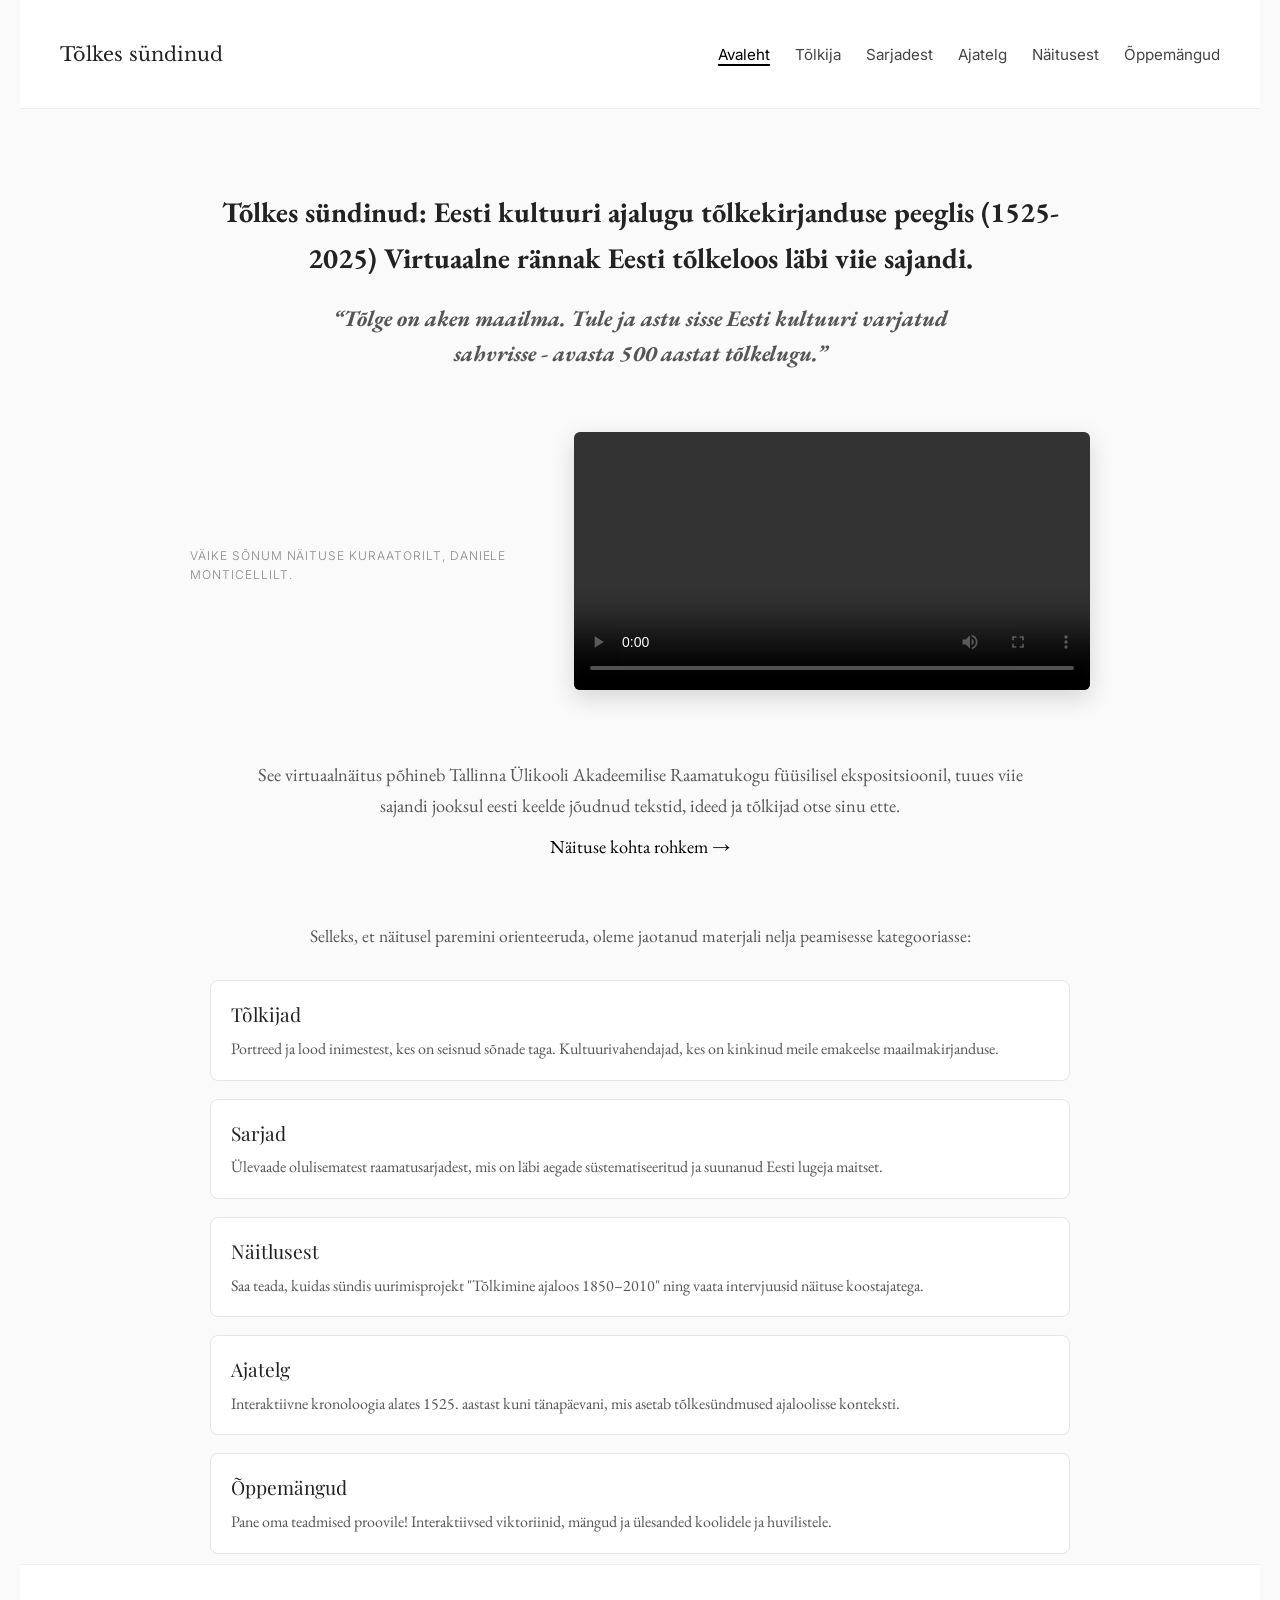
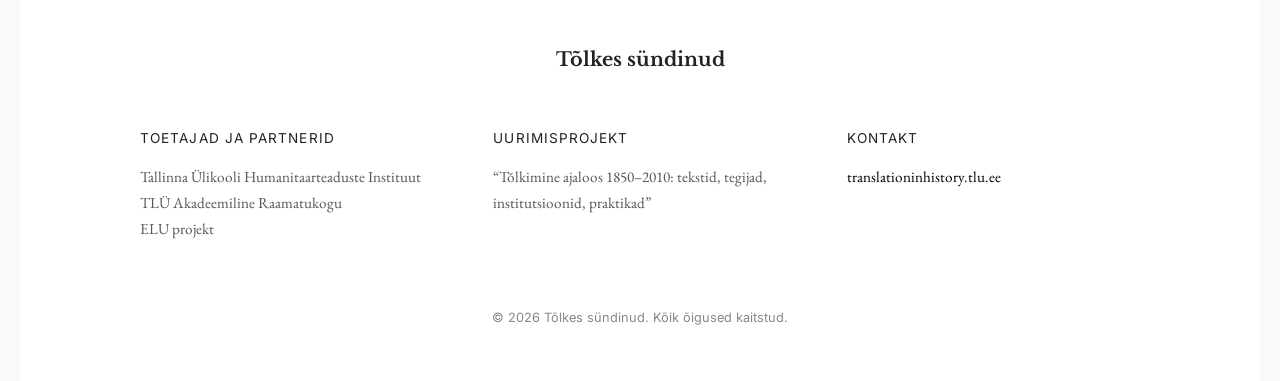
==== index.html @ 44a27adb "ajajoonega edasi, lehtedele teksti lisamine" ====
<!DOCTYPE html>
<html lang="et">
<head>
<meta charset="UTF-8">
<meta name="viewport" content="width=device-width, initial-scale=1.0">

<title>Tõlkes sündinud</title>

<link href="https://fonts.googleapis.com/css2?family=Libre+Baskerville:wght@700&family=Inter:wght@400;500&family=Playfair+Display:wght@600;700&family=EB+Garamond:wght@400;500&family=UnifrakturMaguntia&display=swap" rel="stylesheet">

<link rel="stylesheet" href="styles.css">

</head>

<body>

<nav class="navbar">

  <div class="logo">Tõlkes sündinud</div>

  <ul class="nav-links" id="navLinks">
    <li><a href="index.html" class="active">Avaleht</a></li>
    <li><a href="tõlkija.html">Tõlkija</a></li>
    <li><a href="sarjadest.html">Sarjadest</a></li>
    <li><a href="ajatelg.html">Ajatelg</a></li>
    <li><a href="näitusest.html">Näitusest</a></li>
    <li><a href="õppemängud.html">Õppemängud</a></li>
  </ul>

  <div class="hamburger" id="hamburger">
    <span></span>
    <span></span>
    <span></span>
  </div>

</nav>

<section class="hero">

<h1>Tõlkes sündinud: Eesti kultuuri ajalugu tõlkekirjanduse peeglis (1525-2025) Virtuaalne rännak Eesti tõlkeloos läbi viie sajandi.</h1>
<h3><i>“Tõlge on aken maailma. Tule ja astu sisse Eesti kultuuri varjatud sahvrisse - avasta 500 aastat tõlkelugu.” </i></h3>

<div class="hero-content">

 <div class="video-section">

  <div class="video-text">
    <h4>Väike sõnum näituse kuraatorilt, Daniele Monticellilt.</h4>
  </div>

  <div class="video-wrapper">
    <video controls>
      <source src="materjalid/tervitusvideo.mp4" type="video/mp4">
    </video>
  </div>

</div>

</div>

<div class="hero-exhibit-link">
  <a href="näitusest.html">
    <span class="hero-exhibit-text">
      See virtuaalnäitus põhineb Tallinna Ülikooli Akadeemilise Raamatukogu füüsilisel ekspositsioonil, tuues viie sajandi jooksul eesti keelde jõudnud tekstid, ideed ja tõlkijad otse sinu ette.
    </span>

    <span class="hero-exhibit-cta">
      Näituse kohta rohkem
    </span>
  </a>
</div>

<section class="hero-nav">
  <p class="hero-nav-intro">
    Selleks, et näitusel paremini orienteeruda, oleme jaotanud materjali nelja peamisesse kategooriasse:
  </p>

  <div class="hero-nav-grid">

    <a href="tõlkija.html" class="hero-nav-item">
      <span class="hero-nav-title">Tõlkijad</span>
      <span class="hero-nav-text">
        Portreed ja lood inimestest, kes on seisnud sõnade taga. Kultuurivahendajad, kes on kinkinud meile emakeelse maailmakirjanduse.
      </span>
    </a>

    <a href="sarjadest.html" class="hero-nav-item">
      <span class="hero-nav-title">Sarjad</span>
      <span class="hero-nav-text">
        Ülevaade olulisematest raamatusarjadest, mis on läbi aegade süstematiseeritud ja suunanud Eesti lugeja maitset.
      </span>
    </a>

    <a href="näitusest.html" class="hero-nav-item">
      <span class="hero-nav-title">Näitlusest</span>
      <span class="hero-nav-text">
        Saa teada, kuidas sündis uurimisprojekt "Tõlkimine ajaloos 1850–2010" ning vaata intervjuusid näituse koostajatega.
      </span>
    </a>

    <a href="ajatelg.html" class="hero-nav-item">
      <span class="hero-nav-title">Ajatelg</span>
      <span class="hero-nav-text">
        Interaktiivne kronoloogia alates 1525. aastast kuni tänapäevani, mis asetab tõlkesündmused ajaloolisse konteksti.
      </span>
    </a>

    <a href="õppemängud.html" class="hero-nav-item">
      <span class="hero-nav-title">Õppemängud</span>
      <span class="hero-nav-text">
        Pane oma teadmised proovile! Interaktiivsed viktoriinid, mängud ja ülesanded koolidele ja huvilistele.
      </span>
    </a>

  </div>
</section>

</section>

<footer class="footer">

  <p class="footer-logo">Tõlkes sündinud</p>

  <div class="footer-grid">

    <div class="footer-col">
      <p class="footer-title">Toetajad ja partnerid</p>
      <p class="footer-text">
        Tallinna Ülikooli Humanitaarteaduste Instituut<br>
        TLÜ Akadeemiline Raamatukogu<br>
        ELU projekt
      </p>
    </div>

    <div class="footer-col">
      <p class="footer-title">Uurimisprojekt</p>
      <p class="footer-text">
        “Tõlkimine ajaloos 1850–2010: tekstid, tegijad, institutsioonid, praktikad”
      </p>
    </div>

    <div class="footer-col">
      <p class="footer-title">Kontakt</p>
      <p class="footer-text">
        <a href="https://translationinhistory.tlu.ee/" target="_blank" rel="noopener">
          translationinhistory.tlu.ee
        </a>
      </p>
    </div>

  </div>

  <p class="footer-copy">© 2026 Tõlkes sündinud. Kõik õigused kaitstud.</p>

</footer>

<script src="script.js"></script>

</body>
</html>
---- styles.css ----
/* ==========================================================================
   VARIABLES + BASE
   ========================================================================== */
:root {
  --bg-color: #fafafa;
  --text-main: #222;
  --text-muted: #555;
  --text-light: #888;
  --border-color: #e5e5e5;

  --accent-color: #000;

  --font-serif: "EB Garamond", serif;
  --font-heading: "Playfair Display", serif;
  --font-ui: "Inter", sans-serif;
  --font-logo: "Libre Baskerville", serif;
}

body {
  margin: 0;
  background: var(--bg-color);
  color: var(--text-main);
  font-family: var(--font-serif);
  font-size: 19px;
  line-height: 1.6;
  overflow-x: hidden;
  padding: 0 20px; /* global page breathing room */
}

/* ==========================================================================
   HEADINGS
   ========================================================================== */
h1, h2, h3 {
  text-align: center;
}

h1 {
  max-width: 900px;
  margin: 0 auto 20px;
}

h3 {
  max-width: 700px;
  margin: 0 auto 40px;
  color: var(--text-muted);
}

h4 {
  font-family: var(--font-ui);
  font-size: 0.75rem;
  font-weight: 300;
  color: var(--text-light);
  letter-spacing: 0.08em;
  text-transform: uppercase;
  margin: 6px 0;
}

/* ==========================================================================
   DROPCAP
   ========================================================================== */
.dropcap::first-letter {
  font-family: "UnifrakturMaguntia", cursive;
  font-size: 4rem;
  float: left;
  line-height: 0.8;
  margin-right: 10px;
  margin-top: 6px;
}

/* ==========================================================================
   HERO + VIDEO LAYOUT
   ========================================================================== */
.hero {
  max-width: 900px;
  margin: 80px auto 10px auto; /* reduced bottom space */
}

.video-section {
  display: grid;
  grid-template-columns: 1fr 1.5fr;
  gap: 40px;
  align-items: center;
  max-width: 900px;
  margin: 60px auto;
}

.video-wrapper video {
  width: 100%;
  border-radius: 6px;
  box-shadow: 0 8px 25px rgba(0,0,0,0.15);
}

/* =========================
   HERO EXHIBIT LINK SECTION
   ========================= */

.hero-exhibit-link {
  max-width: 800px;
  margin: 50px auto 0 auto;
  text-align: center;
  padding: 0 20px;
}

/* Make the link behave like text, not layout container */
.hero-exhibit-link a {
  text-decoration: none;
  color: inherit;
  display: inline-block;
  position: relative;
}

/* main paragraph */
.hero-exhibit-text {
  display: block;
  font-family: var(--font-serif);
  font-size: 1.15rem; /* slightly bigger as requested earlier */
  line-height: 1.7;
  color: var(--text-muted);
}

/* CTA line */
.hero-exhibit-cta {
  display: block;
  margin-top: 10px;
  font-family: var(--font-serif);
  font-size: 1.15rem;
  color: var(--accent-color);
}

/* arrow animation */
.hero-exhibit-cta::after {
  content: " →";
  display: inline-block;
  transition: transform 0.3s ease;
}

/* underline (FIXED: now only under CTA, not full block) */
.hero-exhibit-link a::after {
  content: "";
  position: absolute;
  left: 50%;
  bottom: -4px;
  transform: translateX(-50%);
  width: 0%;
  height: 1px;
  background: var(--accent-color);
  transition: width 0.3s ease;
}

/* hover states */
.hero-exhibit-link a:hover .hero-exhibit-cta::after {
  transform: translateX(6px);
}

.hero-exhibit-link a:hover::after {
  width: 70%;
}

.hero-nav {
  max-width: 900px;
  margin: 60px auto 0 auto;
  padding: 0 20px;
}

.hero-nav-intro {
  text-align: center;
  font-family: var(--font-serif);
  font-size: 1.1rem;
  color: var(--text-muted);
  margin-bottom: 30px;
}

.hero-nav-grid {
  display: grid;
  gap: 18px;
}

.hero-nav-item {
  display: block;
  text-decoration: none;
  padding: 18px 20px;
  border: 1px solid var(--border-color);
  border-radius: 8px;
  background: #fff;
  transition: transform 0.25s ease, box-shadow 0.25s ease;
}

.hero-nav-item:hover {
  transform: translateY(-3px);
  box-shadow: 0 10px 25px rgba(0,0,0,0.06);
}

.hero-nav-title {
  display: block;
  font-family: var(--font-heading);
  font-size: 1.2rem;
  color: var(--text-main);
  margin-bottom: 6px;
}

.hero-nav-text {
  display: block;
  font-family: var(--font-serif);
  font-size: 1rem;
  color: var(--text-muted);
  line-height: 1.6;
}

/* =========================================================
   NÄITUSEST HERO — IMPROVED TYPOGRAPHY + CENTERED LAYOUT
   ========================================================= */

.näitusest-hero {
  max-width: 1200px;
  margin: 120px auto 60px auto;
  padding: 0 28px;
  text-align: center;
}

.näitusest-text {
  font-family: var(--font-serif);
  font-size: 1.15rem;
  line-height: 1.95;
  color: var(--text-main);
  max-width: 95ch;
  margin: 0 auto;
  text-align: left;
}

.näitusest-text p {
  margin-bottom: 22px;
  font-size: 1.15rem;
  line-height: 1.95;
  color: var(--text-main);
}

/* first paragraph dropcap */
.näitusest-text p:first-of-type::first-letter {
  font-family: "UnifrakturMaguntia", cursive;
  font-size: 4.2rem;
  float: left;
  line-height: 0.8;
  margin-right: 12px;
  margin-top: 6px;
}

/* =========================================================
   CAROUSEL — CONSTRAINED + SEAMLESS + PAUSE ON HOVER
   ========================================================= */

.carousel {
  max-width: 1100px;
  margin: 40px auto;
  overflow: hidden;
  border-radius: 10px;
  padding: 0 24px; /* prevents edge-to-edge feel */
}

.carousel-track {
  display: flex;
  width: max-content;
  gap: 22px;
  animation: scrollLoop 120s linear infinite; /* slower + smoother */
  will-change: transform;
}

/* pause on hover */
.carousel:hover .carousel-track {
  animation-play-state: paused;
}

.carousel-track img {
  width: 320px;
  height: 210px;
  object-fit: cover;
  flex-shrink: 0;
  border-radius: 6px;
  box-shadow: 0 10px 25px rgba(0,0,0,0.12);
  cursor: pointer;
  transition: transform 0.3s ease;
}

.carousel-track img:hover {
  transform: scale(1.04);
}

/* smoother continuous motion */
@keyframes scrollLoop {
  0% {
    transform: translate3d(0, 0, 0);
  }
  100% {
    transform: translate3d(-50%, 0, 0);
  }
}
/* =========================================================
   MOBILE
   ========================================================= */

@media (max-width: 768px) {

  .näitusest-hero {
    margin: 80px auto 40px auto;
    padding: 0 18px;
  }

  .näitusest-text {
    font-size: 1.05rem;
    text-align: left; /* better readability on mobile */
  }

  .lead-text {
    font-size: 1.15rem;
  }

  .carousel-track img {
    width: 270px;
    height: 180px;
  }
}

/* ==========================================================================
   NAVBAR
   ========================================================================== */
.navbar {
  display: flex;
  align-items: center;
  padding: 20px 40px;
  background: white;
  border-bottom: 1px solid #eee;
  position: sticky;
  top: 0;
  z-index: 1000;
}

.logo {
  font-family: var(--font-logo);
  font-size: 1.2rem;
}

/* desktop nav */
.nav-links {
  display: flex;
  list-style: none;
  gap: 25px;
  margin-left: auto;
  padding: 0;
}

.nav-links a {
  text-decoration: none;
  font-family: var(--font-ui);
  color: #444;
  font-size: 0.95rem;
}

.nav-links a:hover,
.nav-links a.active {
  color: var(--accent-color);
  border-bottom: 2px solid var(--accent-color);
}

/* hamburger hidden on desktop */
.hamburger {
  display: none;
  flex-direction: column;
  gap: 5px;
  cursor: pointer;
  z-index: 3000;
}

.hamburger span {
  width: 25px;
  height: 3px;
  background: #333;
}

/* ==========================================================================
   FULLSCREEN MOBILE MENU
   ========================================================================== */
@media (max-width: 900px) {

  .hamburger {
    display: flex;
    margin-left: auto;
  }

  .nav-links {
    position: fixed;
    inset: 0;
    background: white;

    flex-direction: column;
    justify-content: center;
    align-items: center;
    gap: 40px;

    opacity: 0;
    pointer-events: none;
    transition: 0.3s ease;

    z-index: 2500;
  }

  .nav-links.active {
    opacity: 1;
    pointer-events: auto;
  }

  .nav-links a {
    font-size: 1.8rem;
    font-family: var(--font-heading);
  }
}

/* ==========================================================================
   TIMELINE CORE
   ========================================================================== */
.timeline-section {
  max-width: 1200px;
  margin: 0 auto;
  padding: 100px 0;
}

.timeline-container {
  position: relative;
  width: 100%;
}

/* center line */
.timeline-container::before {
  content: "";
  position: absolute;
  left: 50%;
  transform: translateX(-50%);
  width: 3px;
  top: 0;
  bottom: 0;
  background: #ccc;
}

/* event wrapper */
.timeline-event {
  position: relative;
  margin-bottom: 80px;
  opacity: 0;
  transition: 0.6s ease;
}

.timeline-event.visible {
  opacity: 1;
}

/* event box */
.event-box {
  width: 42%;
  background: white;
  border: 1px solid var(--border-color);
  padding: 25px;
  border-radius: 8px;
  box-shadow: 0 10px 30px rgba(0,0,0,0.05);
}

/* alternating sides */
.event-box.left {
  margin-right: auto;
}

.event-box.right {
  margin-left: auto;
}

/* ==========================================================================
   TOGGLES (MAIN)
   ========================================================================== */
.event-header {
  display: flex;
  justify-content: space-between;
  cursor: pointer;
}

.event-body {
  max-height: 0;
  overflow: hidden;
  opacity: 0;
  transition: 0.4s ease;
}

.event-text.open .event-body {
  max-height: 2000px;
  opacity: 1;
  margin-top: 15px;
}

/* ==========================================================================
   SUB TOGGLES
   ========================================================================== */
.sub-toggle-header {
  display: flex;
  justify-content: space-between;
  cursor: pointer;
}

.sub-toggle-body {
  max-height: 0;
  overflow: hidden;
  opacity: 0;
  transition: 0.4s ease;
}

.sub-toggle.open .sub-toggle-body {
  max-height: 1200px;
  opacity: 1;
  margin-top: 15px;
}

/* ==========================================================================
   BOOKS + IMAGES
   ========================================================================== */
.sub-book {
  display: flex;
  gap: 20px;
  margin-bottom: 25px;
}

.sub-book img {
  width: 110px;
  cursor: pointer;
  border-radius: 4px;
  box-shadow: 0 5px 15px rgba(0,0,0,0.1);
  transition: 0.2s ease;
}

.sub-book img:hover {
  transform: scale(1.05);
}

/* =========================
   MODAL
   ========================= */
.image-modal {
  display: none;
  position: fixed;
  inset: 0;
  background: rgba(0,0,0,0.92);
  justify-content: center;
  align-items: center;
  z-index: 9999;
}

.image-modal.active {
  display: flex;
}

.modal-img-wrap {
  position: relative;
  display: flex;
  flex-direction: column;
  align-items: center;
}

.modal-content {
  max-width: 90vw;
  max-height: 85vh;
  object-fit: contain;
  border-radius: 6px;
  box-shadow: 0 20px 60px rgba(0,0,0,0.5);
}

.modal-counter {
  color: white;
  font-family: var(--font-ui);
  font-size: 0.9rem;
  margin-top: 10px;
  opacity: 0.8;
}

/* close button */
.modal-close {
  position: absolute;
  top: 20px;
  right: 25px;
  font-size: 3rem;
  color: white;
  cursor: pointer;
  user-select: none;
  z-index: 10000;
}

/* =========================
   ARROWS (NEW DESIGN)
   ========================= */
.modal-arrow {
  position: absolute;
  top: 50%;
  transform: translateY(-50%);
  background: rgba(255,255,255,0.08);
  border: 1px solid rgba(255,255,255,0.25);
  color: white;
  font-size: 2rem;
  width: 52px;
  height: 52px;
  border-radius: 50%;
  cursor: pointer;
  display: flex;
  align-items: center;
  justify-content: center;
  transition: all 0.25s ease;
  backdrop-filter: blur(6px);
}

.modal-arrow:hover {
  background: rgba(255,255,255,0.2);
  transform: translateY(-50%) scale(1.08);
}

.modal-prev {
  left: 20px;
}

.modal-next {
  right: 20px;
}

/* =========================
   FOOTER (CLEAN GRID)
   ========================= */

.footer {
  background: white;
  border-top: 1px solid #eee;
  padding: 60px 20px 40px 20px;
  text-align: center;
}

/* Logo */
.footer-logo {
  font-family: var(--font-logo);
  font-weight: 700;
  font-size: 1.2rem;
  margin-bottom: 40px;
}

/* GRID LAYOUT */
.footer-grid {
  max-width: 1000px;
  margin: 0 auto;
  display: grid;
  grid-template-columns: repeat(3, 1fr);
  gap: 60px;
  text-align: left;
}

/* Column titles */
.footer-title {
  font-family: var(--font-ui);
  font-size: 0.85rem;
  letter-spacing: 0.08em;
  text-transform: uppercase;
  color: var(--text-main);
  margin-bottom: 12px;
}

/* Column text */
.footer-text {
  font-family: var(--font-serif);
  font-size: 0.95rem;
  color: var(--text-muted);
  line-height: 1.7;
}

/* Links */
.footer-text a {
  color: var(--accent-color);
  text-decoration: none;
  border-bottom: 1px solid transparent;
  transition: border 0.3s ease;
}

.footer-text a:hover {
  border-bottom: 1px solid var(--accent-color);
}

/* Copyright */
.footer-copy {
  margin-top: 50px;
  font-family: var(--font-ui);
  font-size: 0.8rem;
  color: var(--text-light);
}

/* =========================
   RESPONSIVE
   ========================= */

@media (max-width: 800px) {
  .footer-grid {
    grid-template-columns: 1fr;
    gap: 30px;
    text-align: center;
  }
}

/* ==========================================================================
   MOBILE TIMELINE FIX
   ========================================================================== */
@media (max-width: 900px) {

  .timeline-container::before {
    left: 20px;
  }

  .event-box {
    width: calc(100% - 60px);
    margin-left: 40px !important;
  }

  .sub-book {
    flex-direction: column;
    align-items: center;
    text-align: center;
  }
}
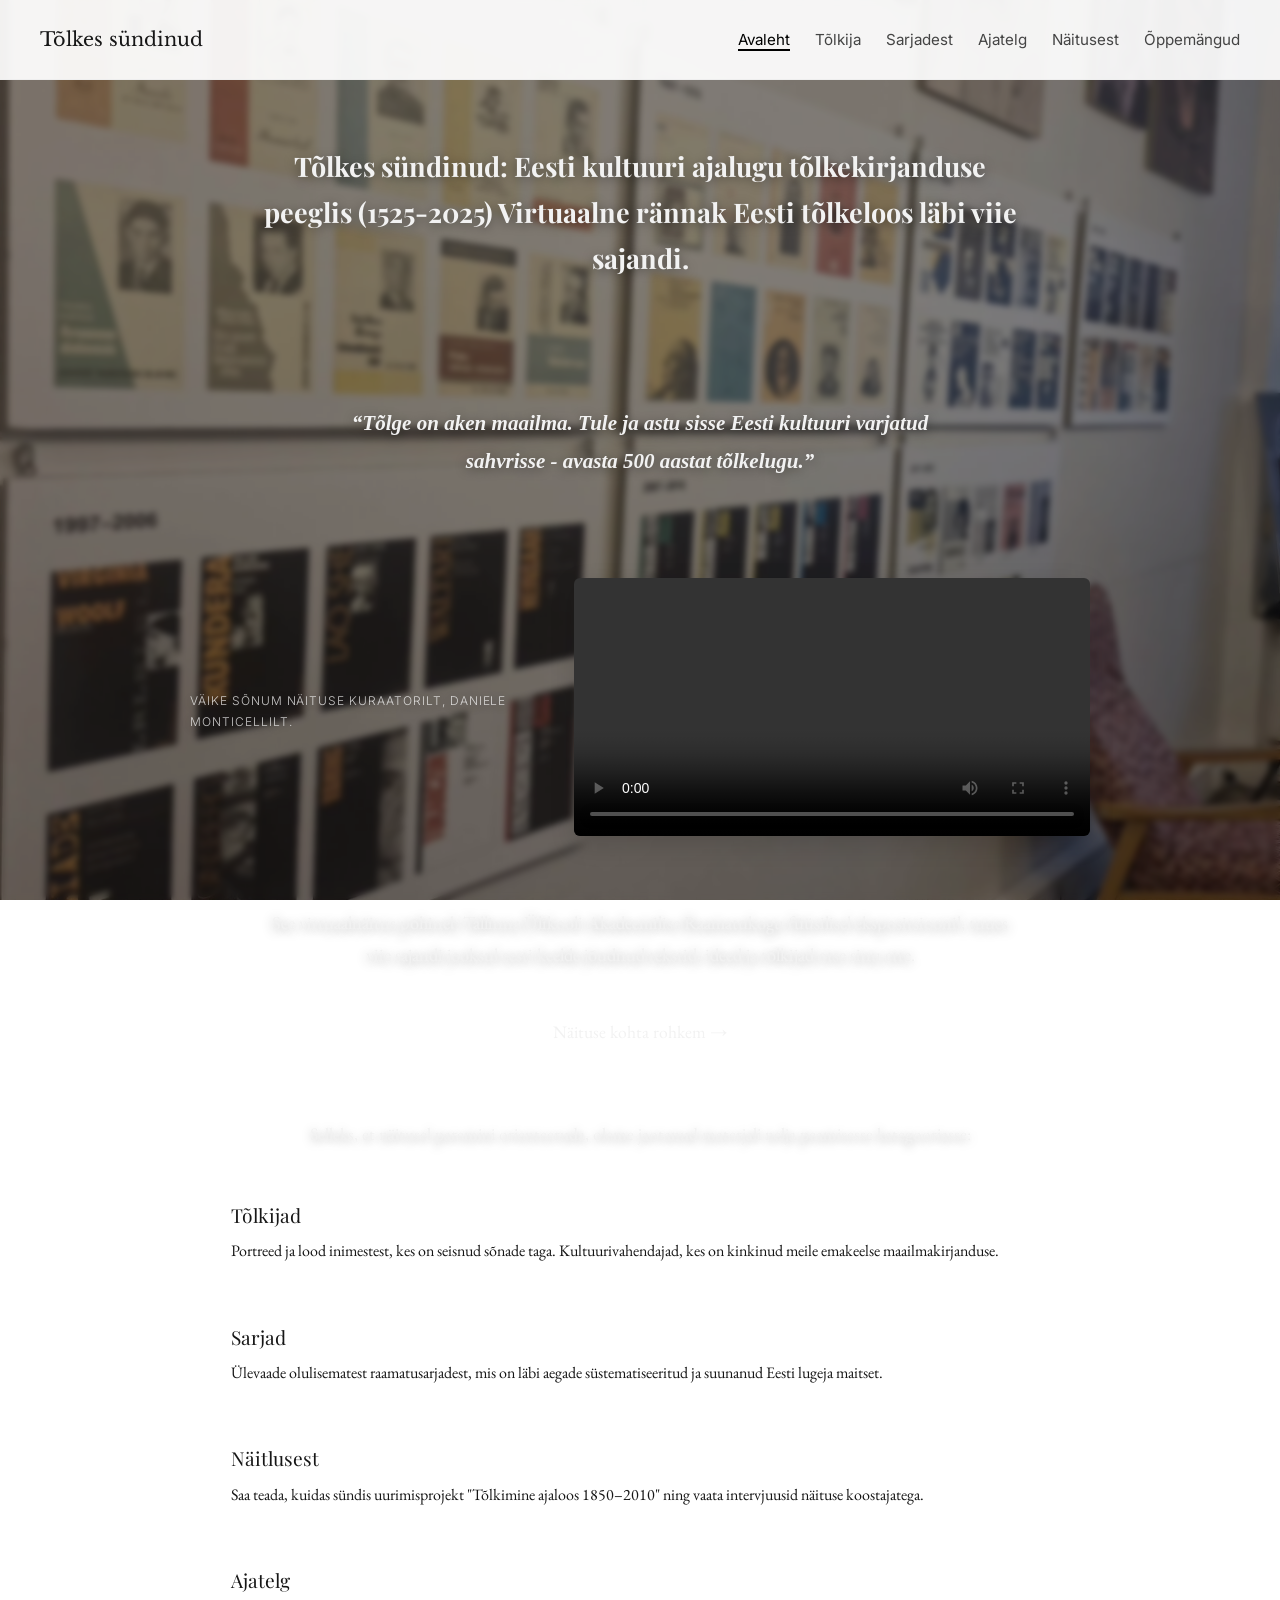
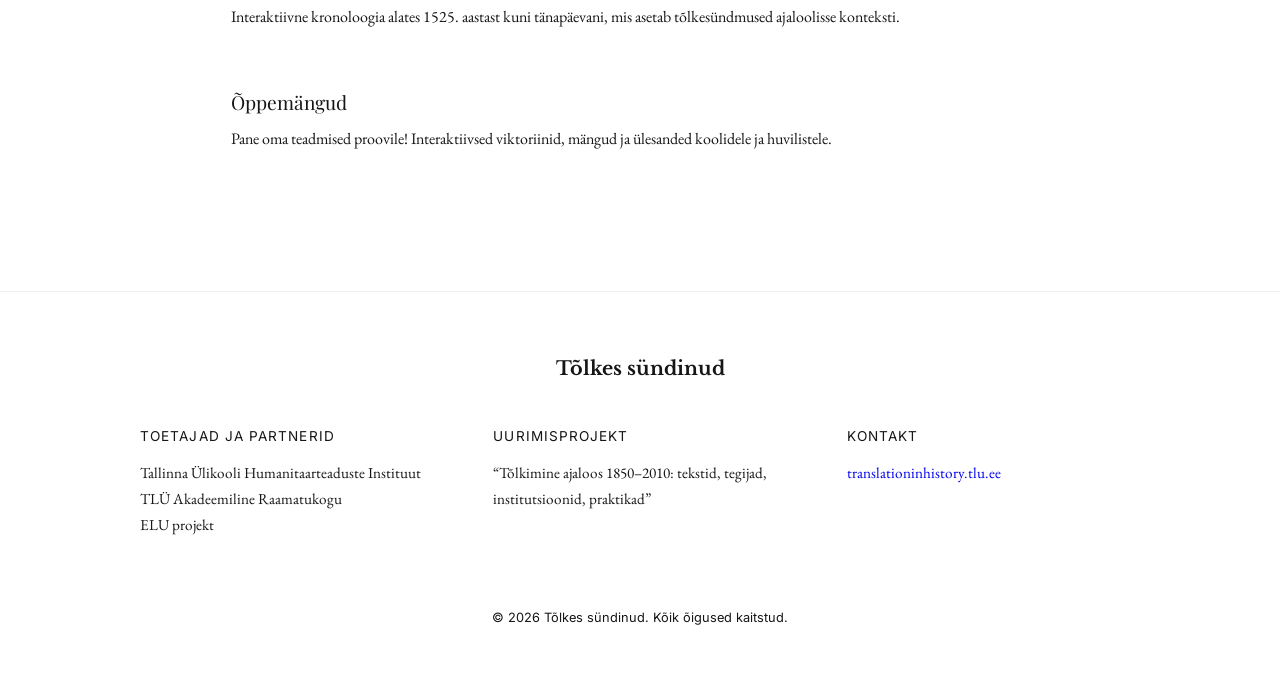
==== commit 4fa5f4e9: "taust, ajajoon valmis, teksti toonid" ====
--- a/index.html
+++ b/index.html
@@ -12,7 +12,8 @@
 
 </head>
 
-<body>
+<body style="--bg-image: url('materjalid/näitus/näitus 6.jpeg');">
+
 
 <nav class="navbar">
 
@@ -34,7 +35,6 @@
   </div>
 
 </nav>
-
 <section class="hero">
 
 <h1>Tõlkes sündinud: Eesti kultuuri ajalugu tõlkekirjanduse peeglis (1525-2025) Virtuaalne rännak Eesti tõlkeloos läbi viie sajandi.</h1>
@@ -57,11 +57,11 @@
 </div>
 
 </div>
-
+</section>
 <div class="hero-exhibit-link">
   <a href="näitusest.html">
     <span class="hero-exhibit-text">
-      See virtuaalnäitus põhineb Tallinna Ülikooli Akadeemilise Raamatukogu füüsilisel ekspositsioonil, tuues viie sajandi jooksul eesti keelde jõudnud tekstid, ideed ja tõlkijad otse sinu ette.
+      <p>See virtuaalnäitus põhineb Tallinna Ülikooli Akadeemilise Raamatukogu füüsilisel ekspositsioonil, tuues viie sajandi jooksul eesti keelde jõudnud tekstid, ideed ja tõlkijad otse sinu ette. </p>
     </span>
 
     <span class="hero-exhibit-cta">
--- a/styles.css
+++ b/styles.css
@@ -1,63 +1,80 @@
-/* ==========================================================================
-   VARIABLES + BASE
-   ========================================================================== */
+/* =========================================================
+   VARIABLES (SYSTEM-BASED TYPOGRAPHY)
+   ========================================================= */
 :root {
+  --nav-height: 80px;
+
+  /* Background */
   --bg-color: #fafafa;
-  --text-main: #222;
-  --text-muted: #555;
-  --text-light: #888;
+
+  /* TEXT SYSTEM (semantic, not literal colors) */
+ --text-primary: #161616;
+  --text-secondary: #5e5e5e;
+
+  /* softer hero text */
+  --text-inverse:#f2f2f2;
+  /* Borders + accents */
   --border-color: #e5e5e5;
-
   --accent-color: #000;
 
+  /* Fonts */
   --font-serif: "EB Garamond", serif;
   --font-heading: "Playfair Display", serif;
   --font-ui: "Inter", sans-serif;
   --font-logo: "Libre Baskerville", serif;
 }
 
+/* =========================================================
+   RESET + THEME BASE
+   ========================================================= */
+* {
+  box-sizing: border-box;
+}
+
+html, body {
+  margin: 0;
+  padding: 0;
+  overflow-x: hidden;
+}
+
+h1, h2, h3, h4, p {
+  margin: 0;
+}
+
+/* Default (light theme) */
 body {
-  margin: 0;
-  background: var(--bg-color);
-  color: var(--text-main);
-  font-family: var(--font-serif);
-  font-size: 19px;
-  line-height: 1.6;
-  overflow-x: hidden;
-  padding: 0 20px; /* global page breathing room */
-}
-
-/* ==========================================================================
-   HEADINGS
-   ========================================================================== */
-h1, h2, h3 {
-  text-align: center;
-}
-
+
+  color: var(--text-primary);
+}
+
+body.theme-dark {
+  --text-primary: #f1f1f1;
+  --text-secondary: #cfcfcf;
+}
+
+.text-inverse {
+  color: var(--text-inverse);
+}
+
+/* =========================================================
+  TYPOGRAPHY
+   ========================================================= */
+
+/* HEADINGS */
 h1 {
-  max-width: 900px;
-  margin: 0 auto 20px;
-}
-
-h3 {
-  max-width: 700px;
-  margin: 0 auto 40px;
-  color: var(--text-muted);
-}
-
-h4 {
-  font-family: var(--font-ui);
-  font-size: 0.75rem;
-  font-weight: 300;
-  color: var(--text-light);
-  letter-spacing: 0.08em;
-  text-transform: uppercase;
-  margin: 6px 0;
-}
-
-/* ==========================================================================
-   DROPCAP
-   ========================================================================== */
+  font-family: var(--font-heading);
+  padding: 5%;
+}
+
+h2, h3 {
+  font-family: var(--font-heading);
+  padding: 3%;
+}
+
+/* UI TEXT */
+
+/*DROPCAP*/
+
 .dropcap::first-letter {
   font-family: "UnifrakturMaguntia", cursive;
   font-size: 4rem;
@@ -67,107 +84,397 @@
   margin-top: 6px;
 }
 
+/* BODY TEXT BASE */
+body {
+  font-size: 18px;          /* slightly larger than default (usually 16px) */
+  line-height: 1.7;         /* improves readability */
+}
+
+/* PARAGRAPHS */
+p {
+  font-size: 1.01 rem;          /* ties to body size cleanly */
+  line-height: 1.75;        /* slightly more breathing room than body */
+  margin-bottom: 1.2em;     /* space between paragraphs */
+}
+
+.main-heading {
+    color: #f1f1f1;
+}
+/* =========================================================
+   BACKGROUND FIX (IMPORTANT)
+   ========================================================= */
+
+
+/* image */
+body::before {
+  content: "";
+  position: fixed;
+  inset: 0;
+  z-index: -2;
+
+  background-image: var(--bg-image);
+  background-size: cover;
+  background-position: center;
+  background-repeat: no-repeat;
+
+  filter: brightness(0.75) saturate(0.9);
+}
+
+/* overlay */
+body::after {
+  content: "";
+  position: fixed;
+  inset: 0;
+  z-index: -1;
+
+  background: rgba(10, 10, 15, 0.25);
+  backdrop-filter: blur(3px);
+}
+
+
+/* =========================================================
+   NAVBAR (ONLY VERSION — FIXED)
+   ========================================================= */
+.navbar {
+  position: fixed;
+  top: 0;
+  left: 0;
+  right: 0;
+
+  height: var(--nav-height);
+  display: flex;
+  align-items: center;
+
+  padding: 0 40px; /* NO vertical padding */
+
+  background: rgba(255,255,255,0.93);
+  border-bottom: 1px solid #eee;
+
+  z-index: 9999;
+}
+
+body {
+  padding-top: var(--nav-height);
+}
+
 /* ==========================================================================
-   HERO + VIDEO LAYOUT
+   HERO EXHIBIT LINK TEXT
    ========================================================================== */
-.hero {
+/* HERO AREA DEFAULT TEXT */
+.hero-section,
+.hero-exhibit-link,
+.hero-nav {
+  color: var(--text-inverse);
+}
+
+
+/* remove old underline */
+.hero-exhibit-link a::after {
+  display: none;
+}
+
+/* hover effect */
+.hero-exhibit-link a:hover .hero-exhibit-cta {
+  background: rgba(255, 255, 255, 0.42);
+  border-color: rgba(255, 255, 255, 0.85);
+  transform: translateY(-2px);
+}
+
+
+/* ==========================================================================
+   VIDEO SECTION label
+   ========================================================================== */
+
+.video-section h4 {
+  color: #a09890;
+}
+
+
+.logo {
+  font-family: var(--font-logo);
+  font-size: 1.2rem;
+}
+
+.nav-links {
+  display: flex;
+  list-style: none;
+  gap: 25px;
+  margin-left: auto;
+  padding: 0;
+}
+
+.nav-links a {
+  text-decoration: none;
+  font-family: var(--font-ui);
+  color: #444;
+  font-size: 0.95rem;
+}
+
+.nav-links a:hover,
+.nav-links a.active {
+  color: var(--accent-color);
+  border-bottom: 2px solid var(--accent-color);
+}
+
+.hamburger {
+  display: none;
+  flex-direction: column;
+  gap: 5px;
+  cursor: pointer;
+  z-index: 3000;
+}
+
+.hamburger span {
+  width: 25px;
+  height: 3px;
+  background: #333;
+}
+
+/* ==========================================================================
+   FULLSCREEN MOBILE MENU
+   ========================================================================== */
+@media (max-width: 900px) {
+
+  .hamburger {
+    display: flex;
+    margin-left: auto;
+  }
+
+  .nav-links {
+    position: fixed;
+    inset: 0;
+    background: white;
+
+    flex-direction: column;
+    justify-content: center;
+    align-items: center;
+    gap: 40px;
+
+    opacity: 0;
+    pointer-events: none;
+    transition: 0.3s ease;
+
+    z-index: 2500;
+  }
+
+  .nav-links.active {
+    opacity: 1;
+    pointer-events: auto;
+  }
+
+  .nav-links a {
+    font-size: 1.8rem;
+    font-family: var(--font-heading);
+  }
+}
+
+/* ==========================================================================
+   HEADINGS
+   ========================================================================== */
+h1, h2, h3 {
+  text-align: center;
+}
+
+h1 {
   max-width: 900px;
-  margin: 80px auto 10px auto; /* reduced bottom space */
-}
+  margin: 0 auto 20px;
+}
+
+h3 {
+  max-width: 700px;
+  margin: 0 auto 40px;
+}
+
+h4 {
+  font-family: var(--font-ui);
+  font-size: 0.75rem;
+  font-weight: 300;
+  letter-spacing: 0.08em;
+  text-transform: uppercase;
+  margin: 6px 0;
+}
+
+
+
+/* ==========================================================================
+   VIDEO LAYOUT
+   ========================================================================== */
 
 .video-section {
   display: grid;
   grid-template-columns: 1fr 1.5fr;
   gap: 40px;
   align-items: center;
+
   max-width: 900px;
   margin: 60px auto;
+
+  /* HERO AREA = LIGHT TEXT */
+  color: var(--text-inverse);
 }
 
 .video-wrapper video {
   width: 100%;
   border-radius: 6px;
+
   box-shadow: 0 8px 25px rgba(0,0,0,0.15);
 }
 
-/* =========================
+/* video-side label */
+.video-section h4 {
+  color: var(--text-inverse);
+  opacity: 0.8;
+}
+
+/* mobile layout */
+@media (max-width: 768px) {
+
+  .video-section {
+    grid-template-columns: 1fr;
+    text-align: center;
+  }
+
+  /* force label/text UNDER video */
+  .video-section > *:last-child {
+    order: 2;
+  }
+
+  .video-wrapper {
+    order: 1;
+  }
+}
+
+
+/* ==========================================================================
    HERO EXHIBIT LINK SECTION
-   ========================= */
+   ========================================================================== */
+.hero h1,
+.hero h2,
+.hero h3,
+.hero h4 {
+  color: var(--text-inverse);
+  text-shadow: 0 2px 12px rgba(0,0,0,0.45);
+}
+
 
 .hero-exhibit-link {
   max-width: 800px;
-  margin: 50px auto 0 auto;
+
+  margin: 50px auto 0;
+  padding: 0 20px;
+
   text-align: center;
-  padding: 0 20px;
-}
-
-/* Make the link behave like text, not layout container */
+
+  /* LIGHT TEXT OVER IMAGE */
+  color: var(--text-inverse);
+}
+
 .hero-exhibit-link a {
+  position: relative;
+
+  display: inline-block;
+
+  color: inherit;
   text-decoration: none;
-  color: inherit;
-  display: inline-block;
-  position: relative;
-}
-
-/* main paragraph */
+
+  transition: opacity 0.3s ease;
+}
+
+.hero-exhibit-link a:hover {
+  opacity: 1;
+}
+
+
+/* intro text */
 .hero-exhibit-text {
   display: block;
-  font-family: var(--font-serif);
-  font-size: 1.15rem; /* slightly bigger as requested earlier */
-  line-height: 1.7;
-  color: var(--text-muted);
-}
-
-/* CTA line */
-.hero-exhibit-cta {
-  display: block;
-  margin-top: 10px;
+
   font-family: var(--font-serif);
   font-size: 1.15rem;
-  color: var(--accent-color);
-}
-
-/* arrow animation */
+  line-height: 1.8;
+
+  color: inherit;
+
+  text-shadow: 0 2px 12px rgba(0,0,0,0.45);
+}
+
+
+/* CTA pill */
+.hero-exhibit-cta {
+  display: inline-block;
+
+  margin-top: 14px;
+  padding: 10px 22px;
+
+  font-family: var(--font-serif);
+  font-size: 1.1rem;
+
+  color: var(--text-inverse);
+
+  background: rgba(255,255,255,0.18);
+  border: 1px solid rgba(255,255,255,0.4);
+  border-radius: 999px;
+
+  backdrop-filter: blur(10px);
+  -webkit-backdrop-filter: blur(10px);
+
+  transition:
+    background 0.3s ease,
+    border-color 0.3s ease,
+    transform 0.3s ease;
+}
+
 .hero-exhibit-cta::after {
   content: " →";
+
   display: inline-block;
+
   transition: transform 0.3s ease;
 }
 
-/* underline (FIXED: now only under CTA, not full block) */
-.hero-exhibit-link a::after {
-  content: "";
-  position: absolute;
-  left: 50%;
-  bottom: -4px;
-  transform: translateX(-50%);
-  width: 0%;
-  height: 1px;
-  background: var(--accent-color);
-  transition: width 0.3s ease;
-}
-
-/* hover states */
+.hero-exhibit-link a:hover .hero-exhibit-cta {
+  background: rgba(255,255,255,0.28);
+  border-color: rgba(255,255,255,0.7);
+
+  transform: translateY(-2px);
+}
+
 .hero-exhibit-link a:hover .hero-exhibit-cta::after {
   transform: translateX(6px);
 }
 
-.hero-exhibit-link a:hover::after {
-  width: 70%;
-}
+/* remove old underline */
+.hero-exhibit-link a::after {
+  display: none;
+}
+
+
+/* ==========================================================================
+   HERO NAV
+   ========================================================================== */
 
 .hero-nav {
   max-width: 900px;
-  margin: 60px auto 0 auto;
+
+  margin: 60px auto 120px;
   padding: 0 20px;
+
+  /* default hero text = light */
+  color: var(--text-inverse);
 }
 
 .hero-nav-intro {
+  margin-bottom: 30px;
+
   text-align: center;
+
   font-family: var(--font-serif);
   font-size: 1.1rem;
-  color: var(--text-muted);
-  margin-bottom: 30px;
+  line-height: 1.8;
+
+  color: inherit;
+
+  text-shadow: 0 2px 10px rgba(0,0,0,0.35);
 }
 
 .hero-nav-grid {
@@ -175,77 +482,139 @@
   gap: 18px;
 }
 
+
+/* ==========================================================================
+   HERO NAV CARDS
+   ========================================================================== */
+
 .hero-nav-item {
   display: block;
+  padding: 18px 20px;
   text-decoration: none;
-  padding: 18px 20px;
-  border: 1px solid var(--border-color);
-  border-radius: 8px;
-  background: #fff;
-  transition: transform 0.25s ease, box-shadow 0.25s ease;
+
+  border: 1px solid rgba(255,255,255,0.25);
+  border-radius: 10px;
+
+  background: rgba(255,255,255,0.42);
+
+  backdrop-filter: blur(12px);
+  -webkit-backdrop-filter: blur(12px);
+
+  color: var(--text-primary);
+
+  transition:
+    transform 0.25s ease,
+    box-shadow 0.25s ease,
+    background 0.25s ease;
 }
 
 .hero-nav-item:hover {
+  background: rgba(255,255,255,0.82);
+
   transform: translateY(-3px);
-  box-shadow: 0 10px 25px rgba(0,0,0,0.06);
-}
-
+
+  box-shadow: 0 12px 30px rgba(0,0,0,0.18);
+}
+
+
+/* card title */
 .hero-nav-title {
   display: block;
+
+  margin-bottom: 6px;
+
   font-family: var(--font-heading);
   font-size: 1.2rem;
-  color: var(--text-main);
-  margin-bottom: 6px;
-}
-
+
+  color: inherit;
+}
+
+
+/* card text */
 .hero-nav-text {
   display: block;
+
   font-family: var(--font-serif);
   font-size: 1rem;
-  color: var(--text-muted);
-  line-height: 1.6;
+  line-height: 1.7;
+
+  color: inherit;
 }
 
 /* =========================================================
-   NÄITUSEST HERO — IMPROVED TYPOGRAPHY + CENTERED LAYOUT
+   NÄITUSEST HERO
    ========================================================= */
 
 .näitusest-hero {
   max-width: 1200px;
-  margin: 120px auto 60px auto;
+
+  margin: 120px auto 60px;
   padding: 0 28px;
+
   text-align: center;
-}
-
+
+  /* LIGHT TEXT SECTION */
+  color: var(--text-inverse);
+}
+
+
+/* headings inside section */
+.näitusest-hero h1,
+.näitusest-hero h2,
+.näitusest-hero h3,
+.näitusest-hero h4 {
+  color: var(--text-inverse);
+  text-shadow: 0 2px 12px rgba(0,0,0,0.45);
+}
+
+.näitusest-hero,
 .näitusest-text {
+  color: var(--text-inverse);
+}
+
+/* body text */
+.näitusest-text {
+  max-width: 95ch;
+
+  margin: 0 auto;
+
   font-family: var(--font-serif);
   font-size: 1.15rem;
   line-height: 1.95;
-  color: var(--text-main);
-  max-width: 95ch;
-  margin: 0 auto;
+
   text-align: left;
+
+  color: inherit;
+
+  text-shadow: 0 2px 10px rgba(0,0,0,0.35);
 }
 
 .näitusest-text p {
   margin-bottom: 22px;
+
   font-size: 1.15rem;
   line-height: 1.95;
-  color: var(--text-main);
-}
-
-/* first paragraph dropcap */
+
+  color: inherit;
+}
+
+
+/* dropcap */
 .näitusest-text p:first-of-type::first-letter {
   font-family: "UnifrakturMaguntia", cursive;
   font-size: 4.2rem;
+
   float: left;
+
   line-height: 0.8;
+
   margin-right: 12px;
   margin-top: 6px;
-}
-
+
+  color: inherit;
+}
 /* =========================================================
-   CAROUSEL — CONSTRAINED + SEAMLESS + PAUSE ON HOVER
+   CAROUSEL
    ========================================================= */
 
 .carousel {
@@ -253,18 +622,17 @@
   margin: 40px auto;
   overflow: hidden;
   border-radius: 10px;
-  padding: 0 24px; /* prevents edge-to-edge feel */
+  padding: 0 24px;
 }
 
 .carousel-track {
   display: flex;
   width: max-content;
   gap: 22px;
-  animation: scrollLoop 120s linear infinite; /* slower + smoother */
+  animation: scrollLoop 120s linear infinite;
   will-change: transform;
 }
 
-/* pause on hover */
 .carousel:hover .carousel-track {
   animation-play-state: paused;
 }
@@ -284,21 +652,12 @@
   transform: scale(1.04);
 }
 
-/* smoother continuous motion */
 @keyframes scrollLoop {
-  0% {
-    transform: translate3d(0, 0, 0);
-  }
-  100% {
-    transform: translate3d(-50%, 0, 0);
-  }
-}
-/* =========================================================
-   MOBILE
-   ========================================================= */
+  0% { transform: translate3d(0, 0, 0); }
+  100% { transform: translate3d(-50%, 0, 0); }
+}
 
 @media (max-width: 768px) {
-
   .näitusest-hero {
     margin: 80px auto 40px auto;
     padding: 0 18px;
@@ -306,7 +665,7 @@
 
   .näitusest-text {
     font-size: 1.05rem;
-    text-align: left; /* better readability on mobile */
+    text-align: left;
   }
 
   .lead-text {
@@ -316,100 +675,6 @@
   .carousel-track img {
     width: 270px;
     height: 180px;
-  }
-}
-
-/* ==========================================================================
-   NAVBAR
-   ========================================================================== */
-.navbar {
-  display: flex;
-  align-items: center;
-  padding: 20px 40px;
-  background: white;
-  border-bottom: 1px solid #eee;
-  position: sticky;
-  top: 0;
-  z-index: 1000;
-}
-
-.logo {
-  font-family: var(--font-logo);
-  font-size: 1.2rem;
-}
-
-/* desktop nav */
-.nav-links {
-  display: flex;
-  list-style: none;
-  gap: 25px;
-  margin-left: auto;
-  padding: 0;
-}
-
-.nav-links a {
-  text-decoration: none;
-  font-family: var(--font-ui);
-  color: #444;
-  font-size: 0.95rem;
-}
-
-.nav-links a:hover,
-.nav-links a.active {
-  color: var(--accent-color);
-  border-bottom: 2px solid var(--accent-color);
-}
-
-/* hamburger hidden on desktop */
-.hamburger {
-  display: none;
-  flex-direction: column;
-  gap: 5px;
-  cursor: pointer;
-  z-index: 3000;
-}
-
-.hamburger span {
-  width: 25px;
-  height: 3px;
-  background: #333;
-}
-
-/* ==========================================================================
-   FULLSCREEN MOBILE MENU
-   ========================================================================== */
-@media (max-width: 900px) {
-
-  .hamburger {
-    display: flex;
-    margin-left: auto;
-  }
-
-  .nav-links {
-    position: fixed;
-    inset: 0;
-    background: white;
-
-    flex-direction: column;
-    justify-content: center;
-    align-items: center;
-    gap: 40px;
-
-    opacity: 0;
-    pointer-events: none;
-    transition: 0.3s ease;
-
-    z-index: 2500;
-  }
-
-  .nav-links.active {
-    opacity: 1;
-    pointer-events: auto;
-  }
-
-  .nav-links a {
-    font-size: 1.8rem;
-    font-family: var(--font-heading);
   }
 }
 
@@ -427,7 +692,6 @@
   width: 100%;
 }
 
-/* center line */
 .timeline-container::before {
   content: "";
   position: absolute;
@@ -439,7 +703,6 @@
   background: #ccc;
 }
 
-/* event wrapper */
 .timeline-event {
   position: relative;
   margin-bottom: 80px;
@@ -451,7 +714,6 @@
   opacity: 1;
 }
 
-/* event box */
 .event-box {
   width: 42%;
   background: white;
@@ -461,7 +723,6 @@
   box-shadow: 0 10px 30px rgba(0,0,0,0.05);
 }
 
-/* alternating sides */
 .event-box.left {
   margin-right: auto;
 }
@@ -487,7 +748,7 @@
 }
 
 .event-text.open .event-body {
-  max-height: 2000px;
+  max-height: 10000px;
   opacity: 1;
   margin-top: 15px;
 }
@@ -509,7 +770,7 @@
 }
 
 .sub-toggle.open .sub-toggle-body {
-  max-height: 1200px;
+  max-height: 6000px;
   opacity: 1;
   margin-top: 15px;
 }
@@ -575,7 +836,6 @@
   opacity: 0.8;
 }
 
-/* close button */
 .modal-close {
   position: absolute;
   top: 20px;
@@ -587,9 +847,6 @@
   z-index: 10000;
 }
 
-/* =========================
-   ARROWS (NEW DESIGN)
-   ========================= */
 .modal-arrow {
   position: absolute;
   top: 50%;
@@ -614,26 +871,24 @@
   transform: translateY(-50%) scale(1.08);
 }
 
-.modal-prev {
-  left: 20px;
-}
-
-.modal-next {
-  right: 20px;
-}
+.modal-prev { left: 20px; }
+.modal-next { right: 20px; }
 
 /* =========================
-   FOOTER (CLEAN GRID)
+   FOOTER — stays white
    ========================= */
 
 .footer {
-  background: white;
+  background: rgba(255, 255, 255, 0.74);
   border-top: 1px solid #eee;
   padding: 60px 20px 40px 20px;
   text-align: center;
-}
-
-/* Logo */
+  width: 100%;
+  box-sizing: border-box;
+  position: relative;
+  z-index: 1;
+}
+
 .footer-logo {
   font-family: var(--font-logo);
   font-weight: 700;
@@ -641,7 +896,6 @@
   margin-bottom: 40px;
 }
 
-/* GRID LAYOUT */
 .footer-grid {
   max-width: 1000px;
   margin: 0 auto;
@@ -649,29 +903,24 @@
   grid-template-columns: repeat(3, 1fr);
   gap: 60px;
   text-align: left;
-}
-
-/* Column titles */
+  width: 100%;
+}
+
 .footer-title {
   font-family: var(--font-ui);
   font-size: 0.85rem;
   letter-spacing: 0.08em;
   text-transform: uppercase;
-  color: var(--text-main);
   margin-bottom: 12px;
 }
 
-/* Column text */
 .footer-text {
   font-family: var(--font-serif);
   font-size: 0.95rem;
-  color: var(--text-muted);
   line-height: 1.7;
 }
 
-/* Links */
 .footer-text a {
-  color: var(--accent-color);
   text-decoration: none;
   border-bottom: 1px solid transparent;
   transition: border 0.3s ease;
@@ -681,17 +930,11 @@
   border-bottom: 1px solid var(--accent-color);
 }
 
-/* Copyright */
 .footer-copy {
   margin-top: 50px;
   font-family: var(--font-ui);
   font-size: 0.8rem;
-  color: var(--text-light);
-}
-
-/* =========================
-   RESPONSIVE
-   ========================= */
+}
 
 @media (max-width: 800px) {
   .footer-grid {
@@ -722,3 +965,417 @@
   }
 }
 
+/* =========================================================
+   HERO VIDEO + TEXT
+   ========================================================= */
+
+.hero-video-section {
+  display: flex;
+  gap: 30px;
+  align-items: center;
+  justify-content: center;
+  max-width: 900px;
+  margin: 40px auto;
+}
+
+.hero-video-section video {
+  width: 100%;
+  max-width: 450px;
+  border-radius: 6px;
+  box-shadow: 0 8px 25px rgba(0,0,0,0.15);
+}
+
+.hero-video-text {
+  flex: 1;
+  font-family: var(--font-serif);
+  font-size: 1.1rem;
+  line-height: 1.7;
+  text-align: left;
+  max-width: 400px;
+}
+
+@media (max-width: 768px) {
+  .hero-video-section {
+    flex-direction: column;
+    text-align: center;
+  }
+
+  .hero-video-text {
+    text-align: center;
+    max-width: 100%;
+  }
+}
+
+.image-block {
+  max-width: 700px;
+  margin: 50px auto;
+  text-align: center;
+}
+
+.image-block img {
+  width: 100%;
+  height: auto;
+  border-radius: 6px;
+  box-shadow: 0 8px 25px rgba(0,0,0,0.12);
+  display: block;
+}
+
+.image-caption {
+  margin-top: 10px;
+  font-family: var(--font-ui);
+  font-size: 0.75rem;
+  font-weight: 300;
+  letter-spacing: 0.08em;
+  text-transform: uppercase;
+}
+
+/* =========================
+   AUTHOR LAYOUT
+   ========================= */
+
+.author-layout {
+  display: flex;
+  gap: 60px;
+  max-width: 1100px;
+  margin: 30px auto 60px auto;
+  align-items: flex-start;
+}
+
+.author-text {
+  flex: 2;
+}
+
+.author-portrait {
+  flex: 1;
+  text-align: center;
+}
+
+.author-portrait img {
+  width: 100%;
+  max-width: 260px;
+  border-radius: 6px;
+  box-shadow: 0 10px 25px rgba(0,0,0,0.12);
+  margin-bottom: 10px;
+}
+
+.author-portrait h4 {
+  font-family: var(--font-ui);
+  font-size: 0.85rem;
+  font-weight: 500;
+  margin: 0;
+}
+
+@media (max-width: 800px) {
+  .author-layout {
+    flex-direction: column;
+  }
+
+  .author-portrait {
+    margin-top: 30px;
+  }
+}
+
+/* =========================
+   TEXT + SIDE IMAGE BLOCK
+   ========================= */
+
+.text-image-block {
+  display: grid;
+  grid-template-columns: 260px 1fr;
+  gap: 40px;
+  align-items: start;
+  max-width: 900px;
+  margin: 40px auto;
+}
+
+.side-image img {
+  width: 100%;
+  border-radius: 6px;
+  box-shadow: 0 8px 20px rgba(0,0,0,0.12);
+}
+
+.side-image h4 {
+  text-align: center;
+  margin-top: 10px;
+}
+
+.text-content {
+  text-align: left;
+}
+
+/* =========================
+   TWO IMAGES ROW
+   ========================= */
+
+.image-row {
+  display: grid;
+  grid-template-columns: repeat(2, 260px);
+  justify-content: center;
+  gap: 40px;
+  margin: 50px auto 70px;
+}
+
+.image-item {
+  text-align: center;
+}
+
+.image-item img {
+  width: 100%;
+  height: 370px;
+  object-fit: cover;
+  border-radius: 6px;
+  box-shadow: 0 8px 20px rgba(0,0,0,0.12);
+}
+
+@media (max-width: 768px) {
+  .image-row {
+    grid-template-columns: 1fr;
+  }
+
+  .image-item img {
+    height: auto;
+  }
+
+  .section-end {
+    text-align: left;
+    padding: 0 10px;
+  }
+}
+
+.section-end {
+  max-width: 700px;
+  margin: 40px auto;
+}
+
+/* TEXT FLOW CONTAINER */
+.text-image-flow {
+  max-width: 800px;
+  margin: 60px auto;
+  line-height: 1.8;
+}
+
+.text-image-flow p {
+  margin-bottom: 18px;
+}
+
+.float-image {
+  width: 240px;
+  margin: 10px 0 20px 0;
+}
+
+.float-image img {
+  width: 100%;
+  height: auto;
+  border-radius: 6px;
+  box-shadow: 0 8px 20px rgba(0,0,0,0.12);
+}
+
+.float-image h4 {
+  margin-top: 8px;
+  font-size: 0.75rem;
+  text-align: left;
+}
+
+.float-image.right {
+  float: right;
+  margin-left: 25px;
+}
+
+.float-image.left {
+  float: left;
+  margin-right: 25px;
+}
+
+.text-image-flow::after {
+  content: "";
+  display: block;
+  clear: both;
+}
+
+@media (max-width: 768px) {
+  .float-image {
+    float: none;
+    width: 100%;
+    margin: 25px 0;
+    text-align: center;
+  }
+
+  .float-image h4 {
+    text-align: center;
+  }
+}
+
+/* === IMAGE + TEXT BALANCE FIX === */
+
+.text-row.reverse {
+  flex-direction: row-reverse;
+}
+
+.image-col {
+  flex: 0 0 240px;
+  text-align: center;
+}
+
+.image-col img {
+  width: 100%;
+  height: auto;
+  border-radius: 8px;
+  box-shadow: 0 8px 20px rgba(0,0,0,0.12);
+}
+
+.image-col h4 {
+  margin-top: 10px;
+  font-size: 0.75rem;
+  color: #cfcfcf;
+}
+
+.text-row img {
+  width: 100%;
+}
+
+@media (max-width: 768px) {
+  .text-row,
+  .text-row.reverse {
+    flex-direction: column;
+    text-align: center;
+  }
+
+  .image-col {
+    width: 100%;
+  }
+}
+
+.image-side img,
+.image-col img
+{
+  width: 100%;
+  height: 260px;
+  object-fit: contain;
+  background: #f5f5f5;
+  padding: 8px;
+  box-sizing: border-box;
+}
+
+.series-img {
+  width: 100%;
+  height: 260px;
+  object-fit: contain;
+  background: #f4f4f4;
+}
+
+.image-col, .image-side {
+  width: 260px;
+  flex-shrink: 0;
+}
+
+.text-row {
+  display: flex;
+  gap: 30px;
+  align-items: flex-start;
+  margin-bottom: 40px;
+}
+
+.text-row.reverse {
+  flex-direction: row-reverse;
+}
+
+.chapter-nav {
+  position: fixed;
+  left: 20px;
+  top: 120px;
+  width: 180px;
+  font-family: var(--font-ui);
+  font-size: 0.9rem;
+  z-index: 999;
+}
+
+.chapter-title {
+  font-size: 0.75rem;
+  letter-spacing: 0.1em;
+  text-transform: uppercase;
+  margin-bottom: 12px;
+}
+
+.chapter-nav a {
+  display: block;
+  text-decoration: none;
+  margin-bottom: 10px;
+  transition: color 0.2s ease;
+}
+
+.chapter-nav a:hover {
+  color: var(--accent-color);
+}
+
+.content {
+  max-width: 900px;
+  margin: 0 auto;
+  padding: 40px 20px 60px;
+  line-height: 1.75;
+}
+
+@media (max-width: 900px) {
+  .chapter-nav {
+    display: none;
+  }
+
+  .content {
+    margin-left: 0;
+  }
+}
+
+.sub-book-img-container {
+  display: flex;
+  flex-direction: column;
+  gap: 18px;
+  width: 150px;
+  flex-shrink: 0;
+}
+
+.stacked-image {
+  display: flex;
+  flex-direction: column;
+  align-items: flex-start;
+}
+
+.stacked-image img {
+  width: 110px;
+}
+
+.click-hint {
+  margin-top: 8px;
+  font-size: 0.8rem;
+  line-height: 1.4;
+}
+
+.img-meta {
+  margin-top: 6px;
+  font-size: 0.82rem;
+  line-height: 1.5;
+  max-width: 140px;
+}
+
+.img-meta span {
+  display: block;
+}
+
+.book-link {
+  display: block;
+  margin-top: 6px;
+  font-family: var(--font-ui);
+  font-size: 0.8rem;
+  text-decoration: none;
+  transition: 0.2s ease;
+}
+
+.book-link:hover {
+  color: var(--accent-color);
+  text-decoration: underline;
+}
+
+.image-col img,
+.image-side img,
+.series-img,
+.stacked-image img {
+  border-radius: 8px;
+}
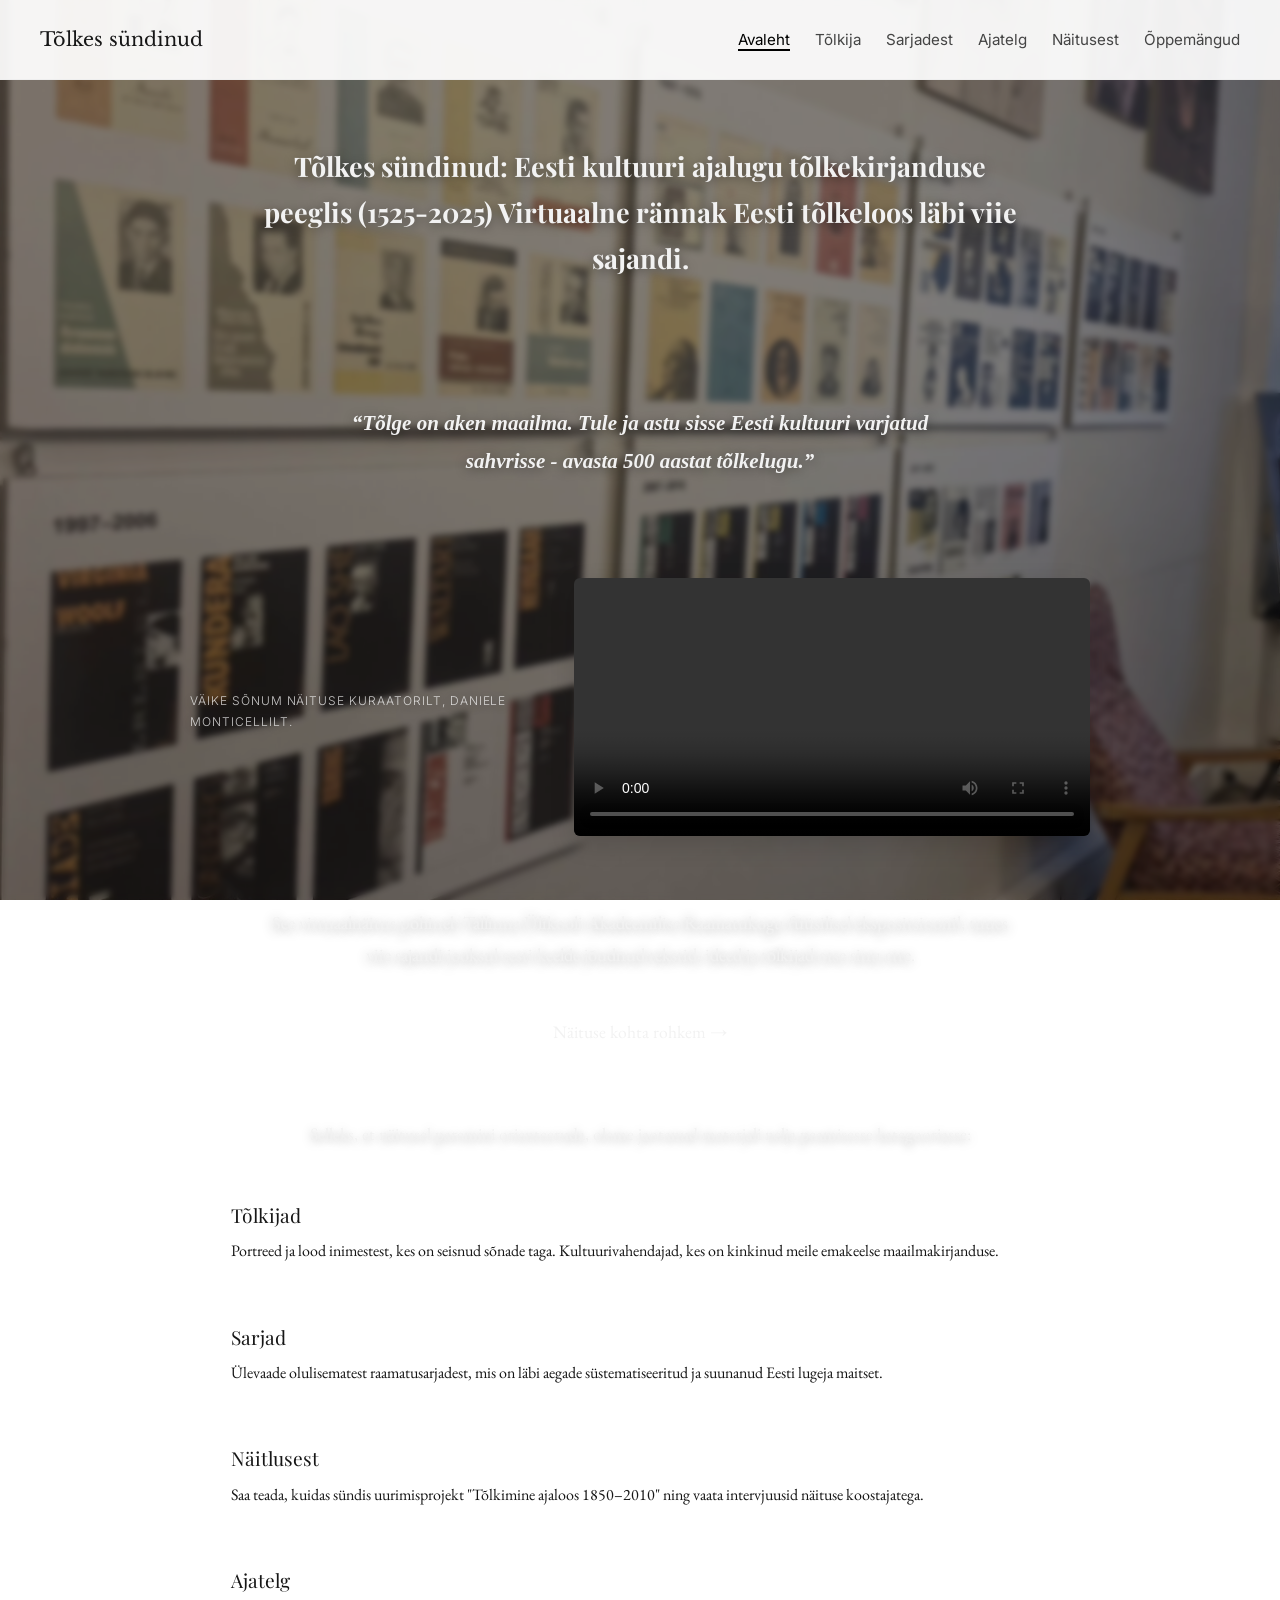
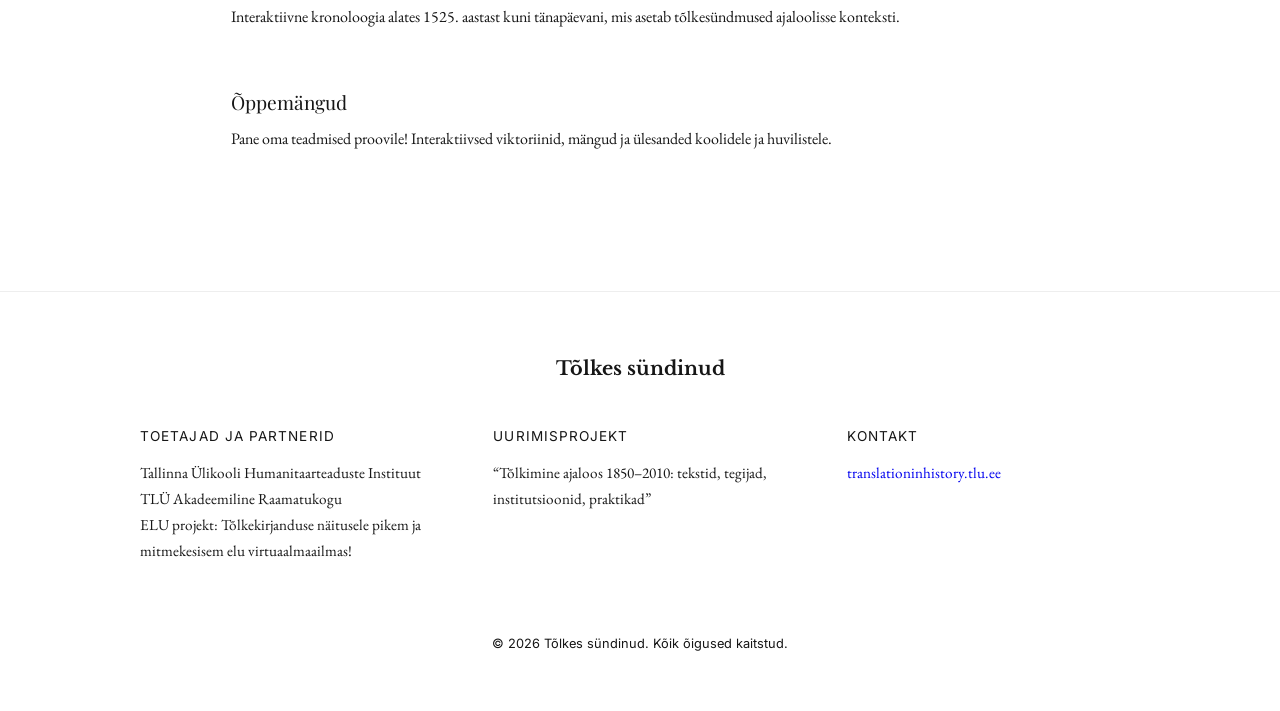
==== commit 79cb4cb7: "footer, mängude lehe pealkri" ====
--- a/index.html
+++ b/index.html
@@ -128,7 +128,7 @@
       <p class="footer-text">
         Tallinna Ülikooli Humanitaarteaduste Instituut<br>
         TLÜ Akadeemiline Raamatukogu<br>
-        ELU projekt
+        ELU projekt: Tõlkekirjanduse näitusele pikem ja mitmekesisem elu virtuaalmaailmas!
       </p>
     </div>
 
--- a/styles.css
+++ b/styles.css
@@ -1136,10 +1136,10 @@
     height: auto;
   }
 
-  .section-end {
-    text-align: left;
-    padding: 0 10px;
-  }
+ .section-end {
+  text-align: left;
+  padding: 0 20px;
+}
 }
 
 .section-end {
@@ -1378,4 +1378,46 @@
 .series-img,
 .stacked-image img {
   border-radius: 8px;
+}
+
+/* =========================================================
+   MOBILE SPACING IMPROVEMENTS
+   ========================================================= */
+
+@media (max-width: 768px) {
+
+  /* global content spacing */
+  body {
+    padding-left: 16px;
+    padding-right: 16px;
+  }
+
+  /* major content containers */
+  .content,
+  .näitusest-hero,
+  .näitusest-text,
+  .hero-nav,
+  .hero-exhibit-link,
+  .text-image-flow,
+  .section-end,
+  .video-section,
+  .hero-video-section,
+  .author-layout,
+  .text-image-block,
+  .timeline-section {
+    padding-left: 20px;
+    padding-right: 20px;
+  }
+
+  /* timeline cards */
+  .event-box {
+    width: calc(100% - 40px);
+    margin-left: 20px !important;
+    margin-right: 20px;
+  }
+
+  /* paragraphs */
+  p {
+    line-height: 1.85;
+  }
 }
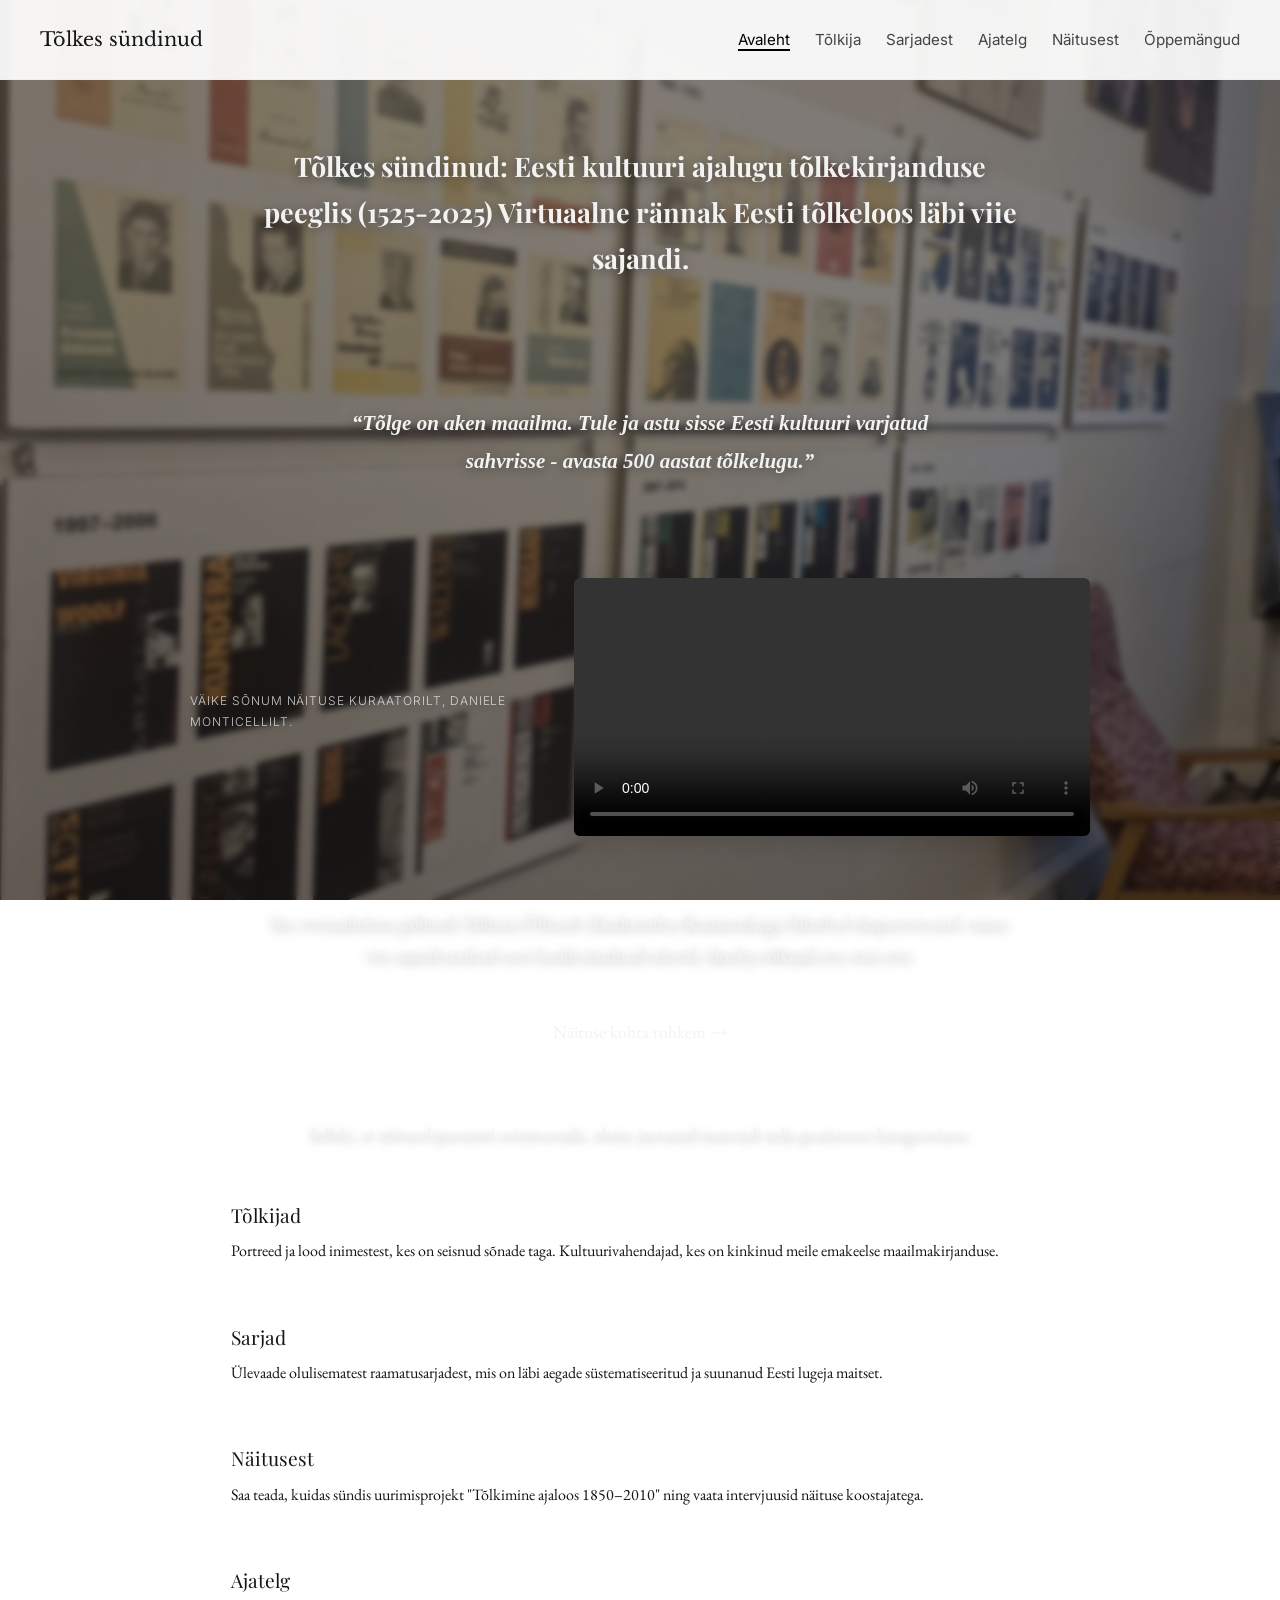
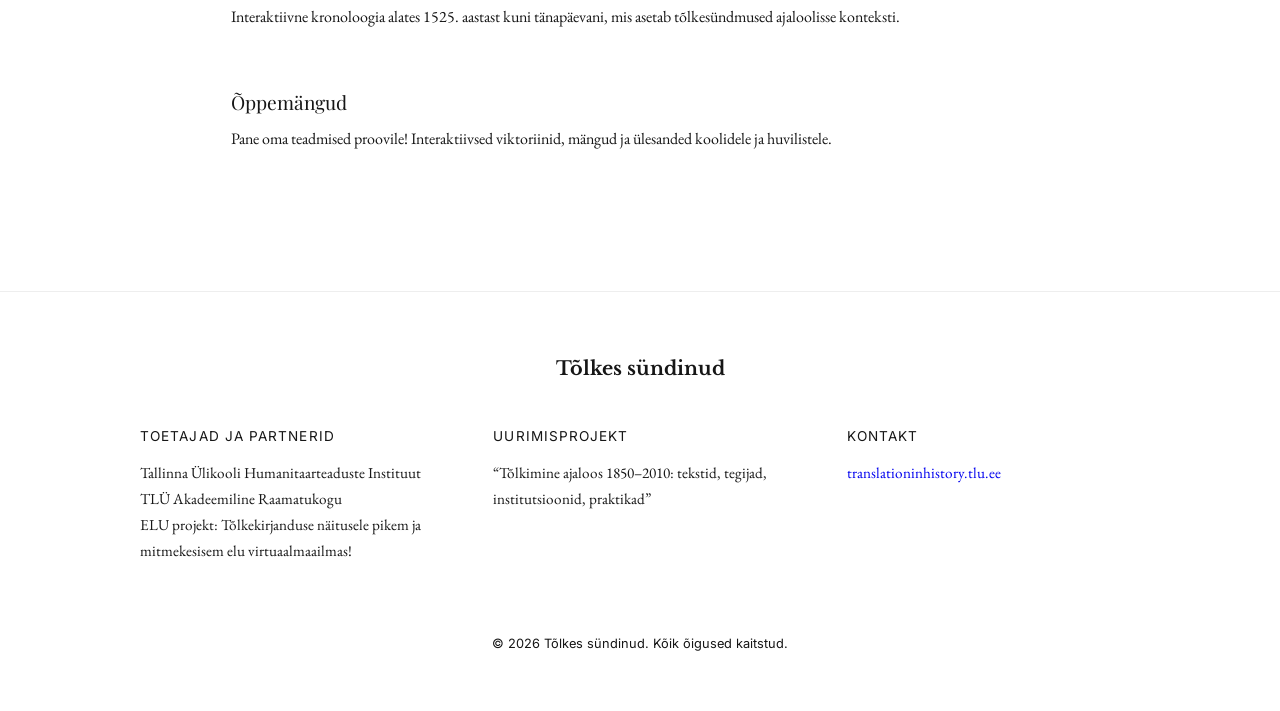
==== commit 15606874: "typo, mangu link" ====
--- a/index.html
+++ b/index.html
@@ -92,7 +92,7 @@
     </a>
 
     <a href="näitusest.html" class="hero-nav-item">
-      <span class="hero-nav-title">Näitlusest</span>
+      <span class="hero-nav-title">Näitusest</span>
       <span class="hero-nav-text">
         Saa teada, kuidas sündis uurimisprojekt "Tõlkimine ajaloos 1850–2010" ning vaata intervjuusid näituse koostajatega.
       </span>
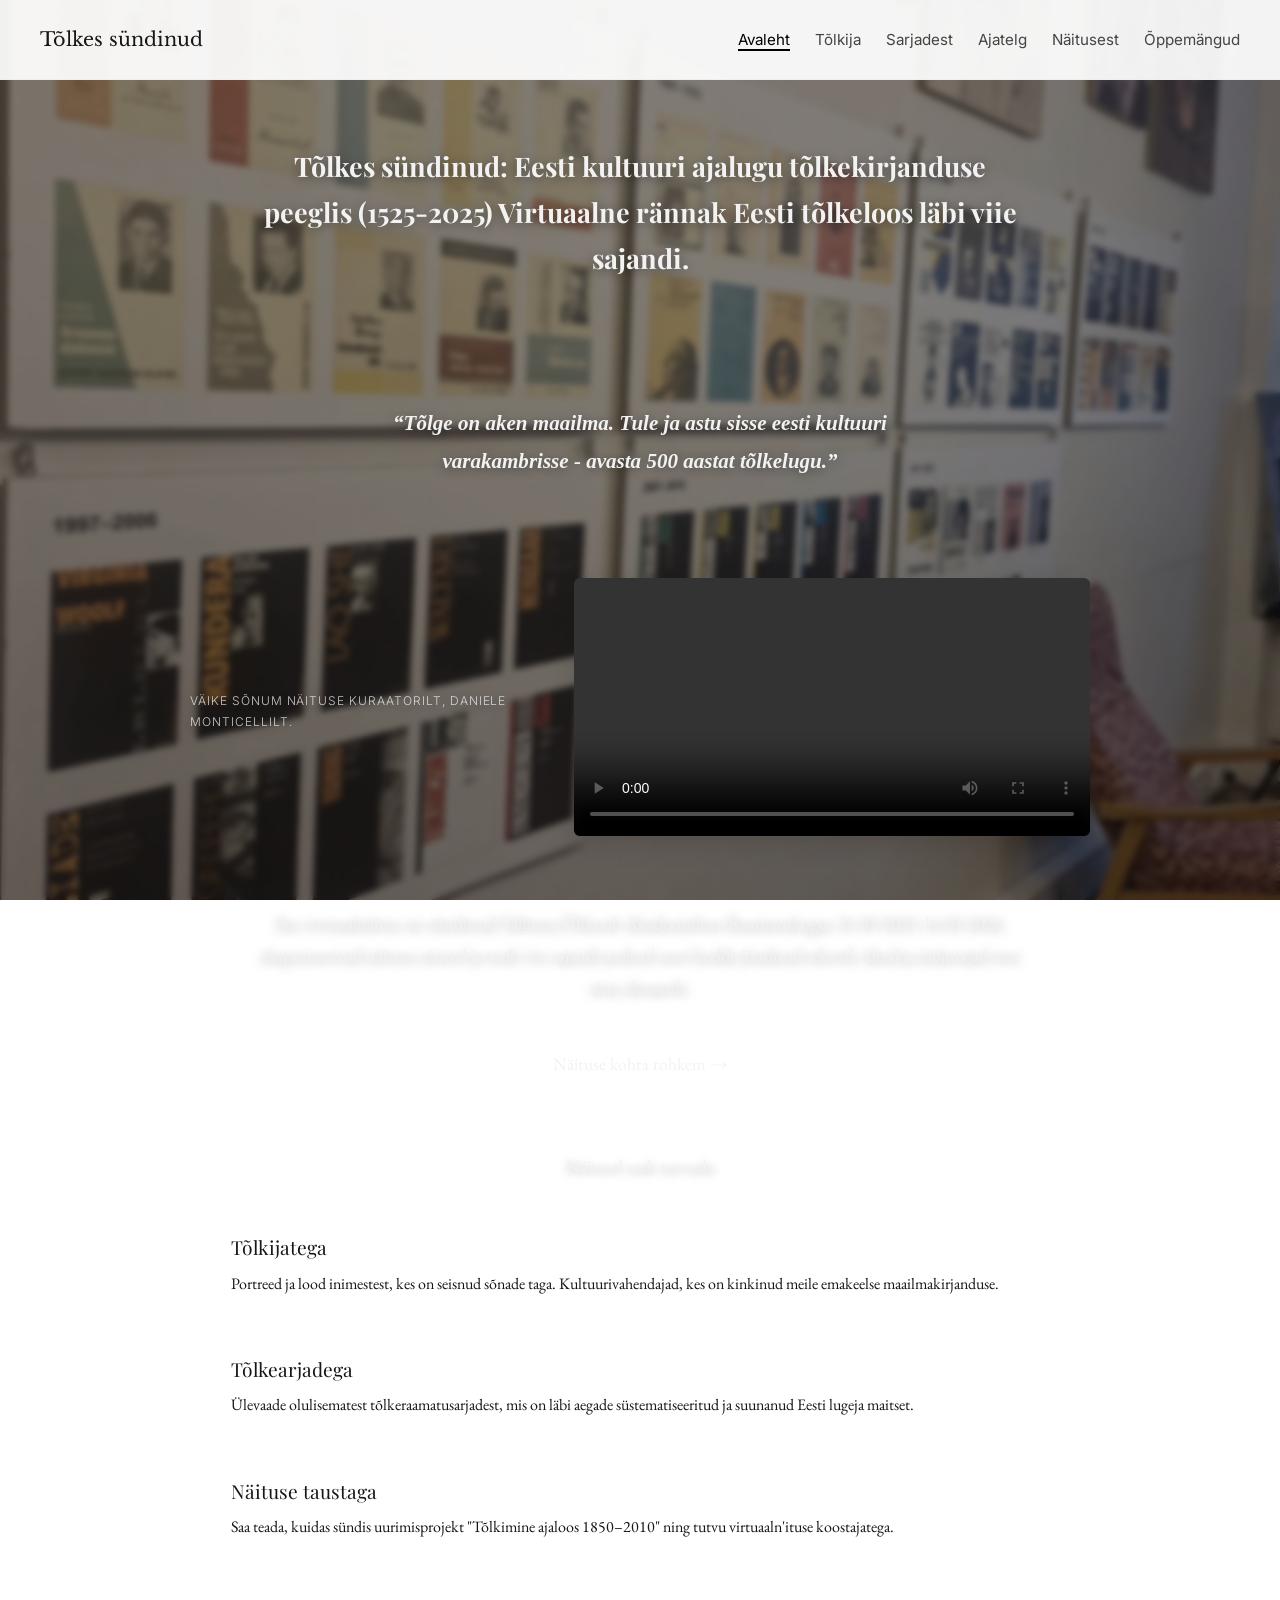
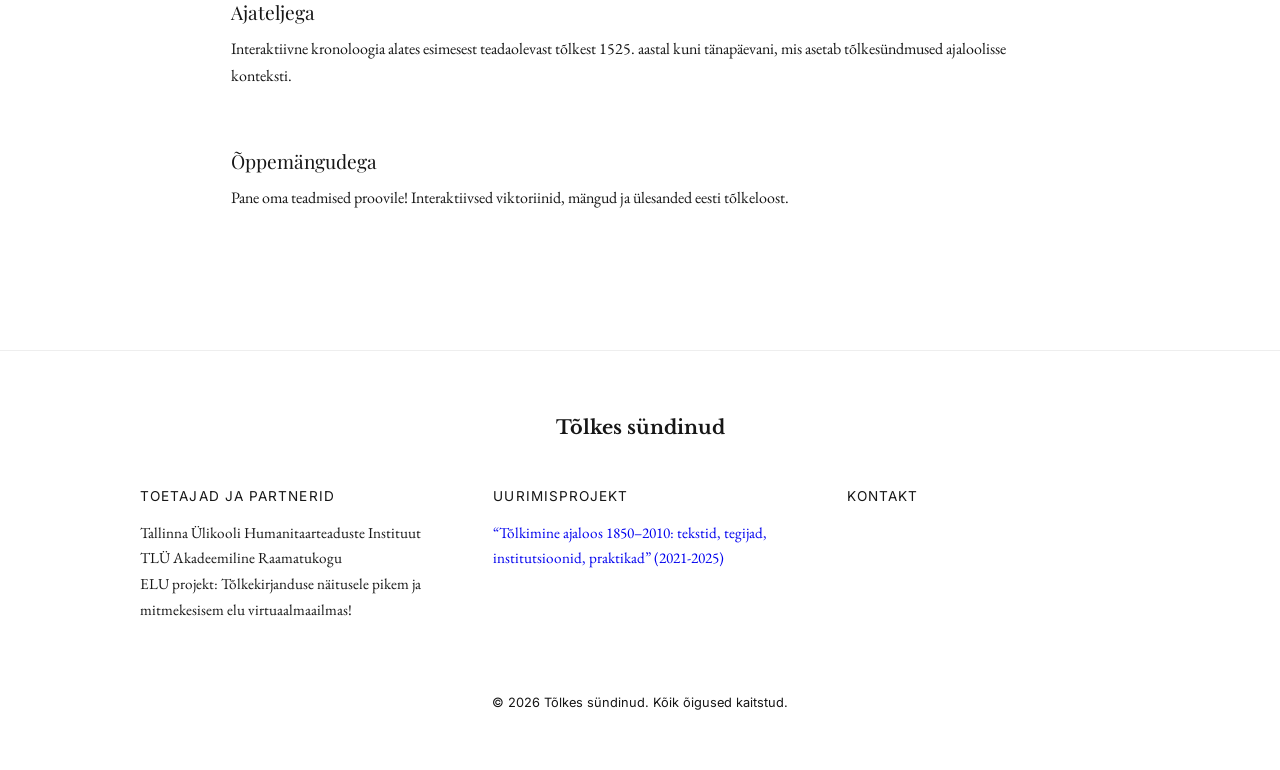
==== commit c7af290b: "index parandused" ====
--- a/index.html
+++ b/index.html
@@ -38,7 +38,7 @@
 <section class="hero">
 
 <h1>Tõlkes sündinud: Eesti kultuuri ajalugu tõlkekirjanduse peeglis (1525-2025) Virtuaalne rännak Eesti tõlkeloos läbi viie sajandi.</h1>
-<h3><i>“Tõlge on aken maailma. Tule ja astu sisse Eesti kultuuri varjatud sahvrisse - avasta 500 aastat tõlkelugu.” </i></h3>
+<h3><i>“Tõlge on aken maailma. Tule ja astu sisse eesti kultuuri varakambrisse - avasta 500 aastat tõlkelugu.” </i></h3>
 
 <div class="hero-content">
 
@@ -61,7 +61,7 @@
 <div class="hero-exhibit-link">
   <a href="näitusest.html">
     <span class="hero-exhibit-text">
-      <p>See virtuaalnäitus põhineb Tallinna Ülikooli Akadeemilise Raamatukogu füüsilisel ekspositsioonil, tuues viie sajandi jooksul eesti keelde jõudnud tekstid, ideed ja tõlkijad otse sinu ette. </p>
+      <p>See virtuaalnäitus on sündinud Tallinna Ülikooli Akadeemilises Raamatukogus 31.09.2025-14.03.2026 eksponeeritud näituse ainetel ja toob viie sajandi jooksul eesti keelde jõudnud tekstid, ideed ja mõjutajad otse sinu ekraanile. </p>
     </span>
 
     <span class="hero-exhibit-cta">
@@ -72,43 +72,43 @@
 
 <section class="hero-nav">
   <p class="hero-nav-intro">
-    Selleks, et näitusel paremini orienteeruda, oleme jaotanud materjali nelja peamisesse kategooriasse:
+    Näitusel saab tutvuda
   </p>
 
   <div class="hero-nav-grid">
 
     <a href="tõlkija.html" class="hero-nav-item">
-      <span class="hero-nav-title">Tõlkijad</span>
+      <span class="hero-nav-title">Tõlkijatega</span>
       <span class="hero-nav-text">
         Portreed ja lood inimestest, kes on seisnud sõnade taga. Kultuurivahendajad, kes on kinkinud meile emakeelse maailmakirjanduse.
       </span>
     </a>
 
     <a href="sarjadest.html" class="hero-nav-item">
-      <span class="hero-nav-title">Sarjad</span>
+      <span class="hero-nav-title">Tõlkearjadega</span>
       <span class="hero-nav-text">
-        Ülevaade olulisematest raamatusarjadest, mis on läbi aegade süstematiseeritud ja suunanud Eesti lugeja maitset.
+        Ülevaade olulisematest tõlkeraamatusarjadest, mis on läbi aegade süstematiseeritud ja suunanud Eesti lugeja maitset.
       </span>
     </a>
 
     <a href="näitusest.html" class="hero-nav-item">
-      <span class="hero-nav-title">Näitusest</span>
+      <span class="hero-nav-title">Näituse taustaga</span>
       <span class="hero-nav-text">
-        Saa teada, kuidas sündis uurimisprojekt "Tõlkimine ajaloos 1850–2010" ning vaata intervjuusid näituse koostajatega.
+        Saa teada, kuidas sündis uurimisprojekt "Tõlkimine ajaloos 1850–2010" ning tutvu virtuaaln'ituse koostajatega.
       </span>
     </a>
 
     <a href="ajatelg.html" class="hero-nav-item">
-      <span class="hero-nav-title">Ajatelg</span>
+      <span class="hero-nav-title">Ajateljega</span>
       <span class="hero-nav-text">
-        Interaktiivne kronoloogia alates 1525. aastast kuni tänapäevani, mis asetab tõlkesündmused ajaloolisse konteksti.
+        Interaktiivne kronoloogia alates esimesest teadaolevast tõlkest 1525. aastal kuni tänapäevani, mis asetab tõlkesündmused ajaloolisse konteksti.
       </span>
     </a>
 
     <a href="õppemängud.html" class="hero-nav-item">
-      <span class="hero-nav-title">Õppemängud</span>
+      <span class="hero-nav-title">Õppemängudega</span>
       <span class="hero-nav-text">
-        Pane oma teadmised proovile! Interaktiivsed viktoriinid, mängud ja ülesanded koolidele ja huvilistele.
+        Pane oma teadmised proovile! Interaktiivsed viktoriinid, mängud ja ülesanded eesti tõlkeloost.
       </span>
     </a>
 
@@ -135,16 +135,14 @@
     <div class="footer-col">
       <p class="footer-title">Uurimisprojekt</p>
       <p class="footer-text">
-        “Tõlkimine ajaloos 1850–2010: tekstid, tegijad, institutsioonid, praktikad”
+       <a href="https://translationinhistory.tlu.ee/"> “Tõlkimine ajaloos 1850–2010: tekstid, tegijad, institutsioonid, praktikad” (2021-2025) </a>
       </p>
     </div>
 
     <div class="footer-col">
       <p class="footer-title">Kontakt</p>
       <p class="footer-text">
-        <a href="https://translationinhistory.tlu.ee/" target="_blank" rel="noopener">
-          translationinhistory.tlu.ee
-        </a>
+      
       </p>
     </div>
 
--- a/styles.css
+++ b/styles.css
@@ -613,6 +613,16 @@
 
   color: inherit;
 }
+
+.näitusest-text p.team:first-of-type::first-letter {
+  font-family: inherit;
+  font-size: inherit;
+  float: none;
+  line-height: inherit;
+  margin-right: 0;
+  margin-top: 0;
+}
+
 /* =========================================================
    CAROUSEL
    ========================================================= */
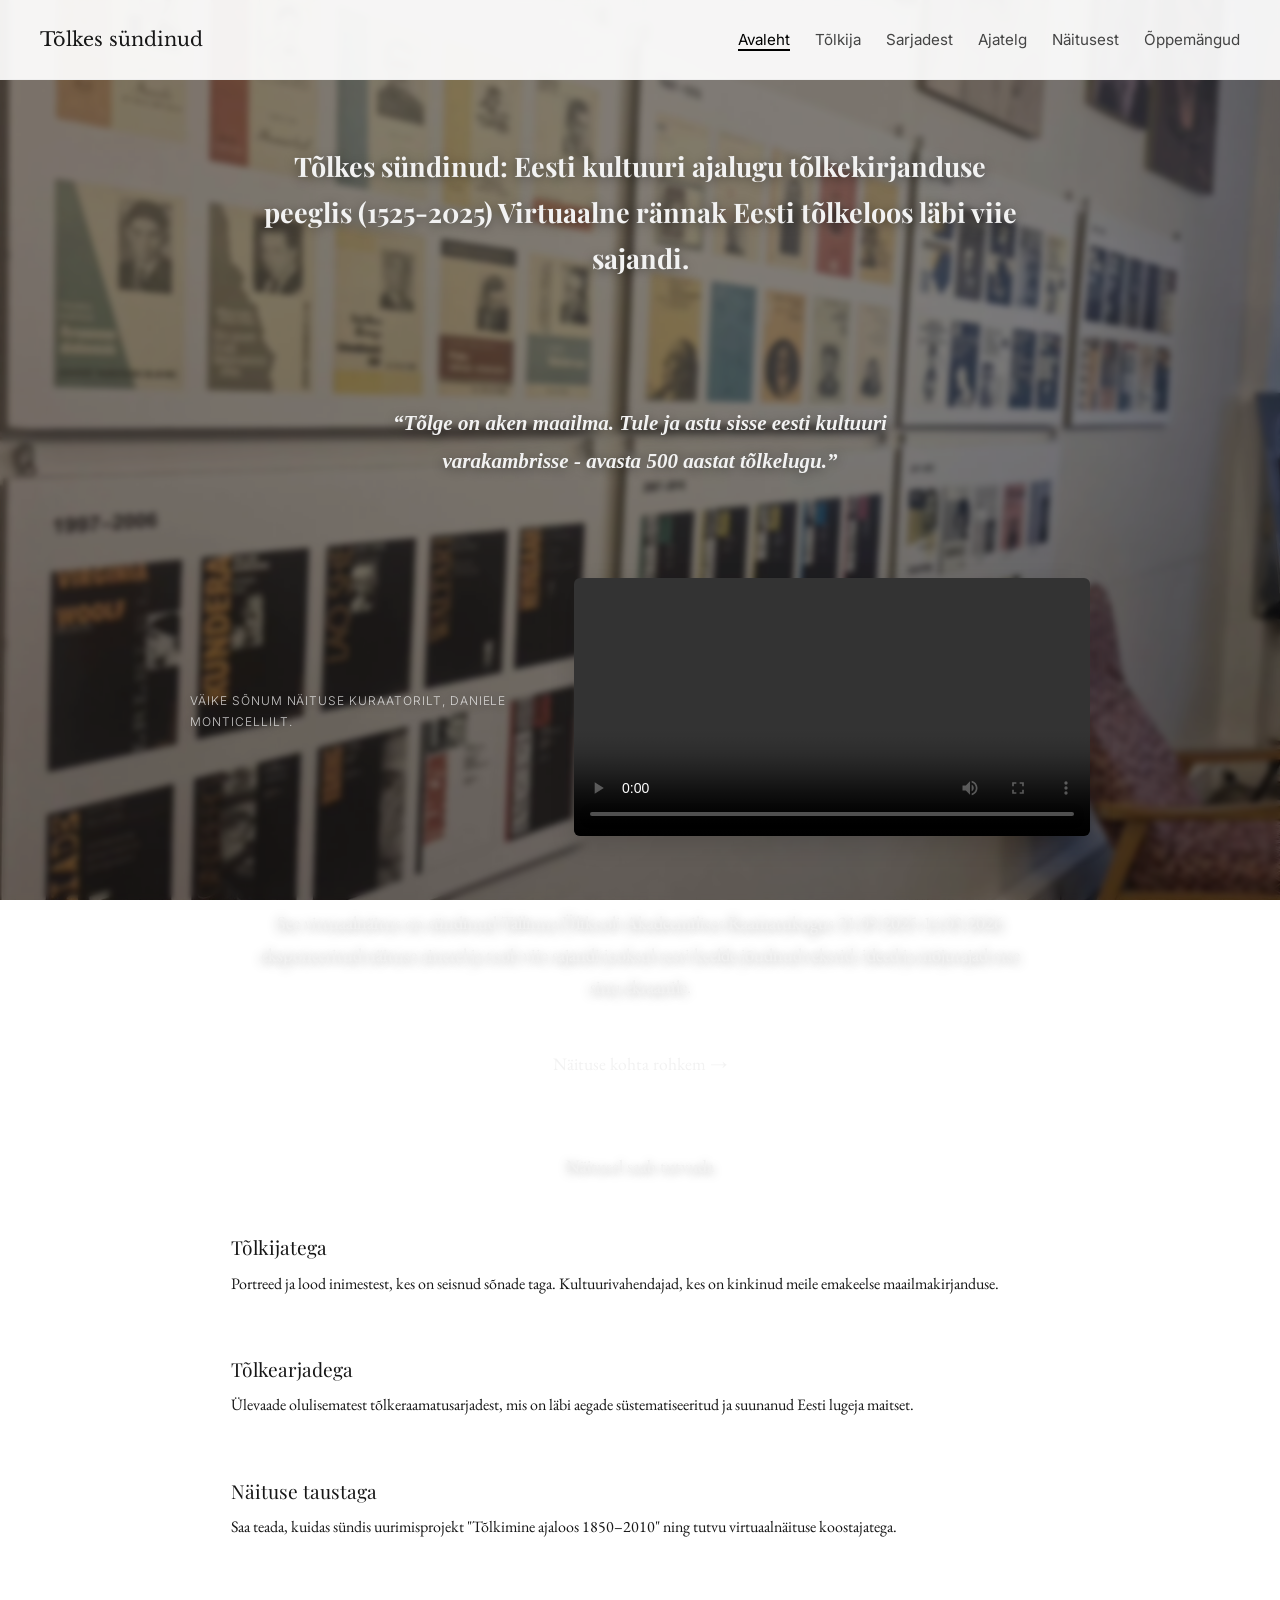
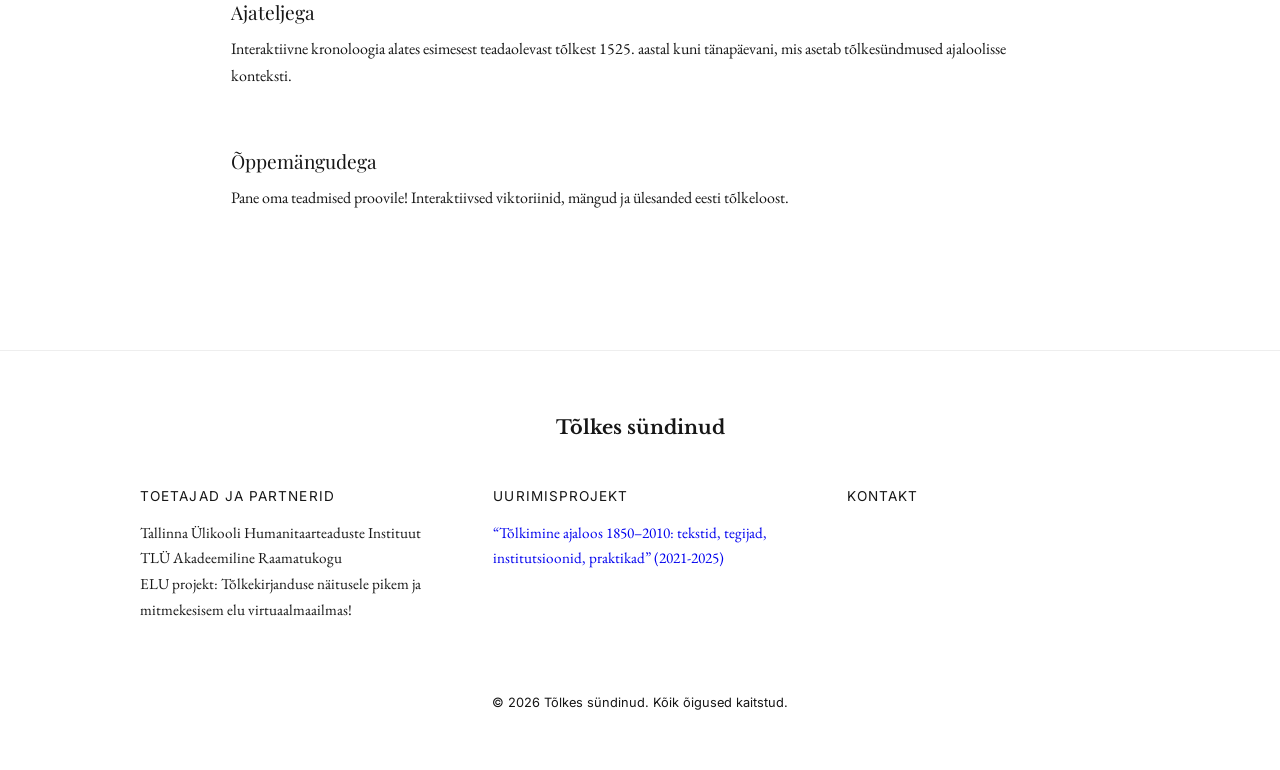
==== commit 45ac902d: "typos" ====
--- a/index.html
+++ b/index.html
@@ -94,7 +94,7 @@
     <a href="näitusest.html" class="hero-nav-item">
       <span class="hero-nav-title">Näituse taustaga</span>
       <span class="hero-nav-text">
-        Saa teada, kuidas sündis uurimisprojekt "Tõlkimine ajaloos 1850–2010" ning tutvu virtuaaln'ituse koostajatega.
+        Saa teada, kuidas sündis uurimisprojekt "Tõlkimine ajaloos 1850–2010" ning tutvu virtuaalnäituse koostajatega.
       </span>
     </a>
 
--- a/styles.css
+++ b/styles.css
@@ -1430,4 +1430,51 @@
   p {
     line-height: 1.85;
   }
+}
+
+/* IMAGE + TEXT SECTION */
+.video-intro {
+  display: grid;
+  grid-template-columns: 1fr 1.4fr;
+  gap: 40px;
+  align-items: center;
+
+  max-width: 1000px;
+  margin: 60px auto;
+
+  color: var(--text-inverse);
+}
+
+.image-wrapper img {
+  width: 100%;
+  display: block;
+
+  border-radius: 8px;
+
+  box-shadow: 0 8px 25px rgba(0,0,0,0.18);
+
+  object-fit: cover;
+}
+
+/* text */
+.video-text h3 {
+  color: var(--text-inverse);
+  line-height: 1.7;
+}
+
+/* mobile */
+@media (max-width: 768px) {
+
+  .video-intro {
+    grid-template-columns: 1fr;
+    text-align: center;
+  }
+
+  .video-text {
+    order: 2;
+  }
+
+  .image-wrapper {
+    order: 1;
+  }
 }
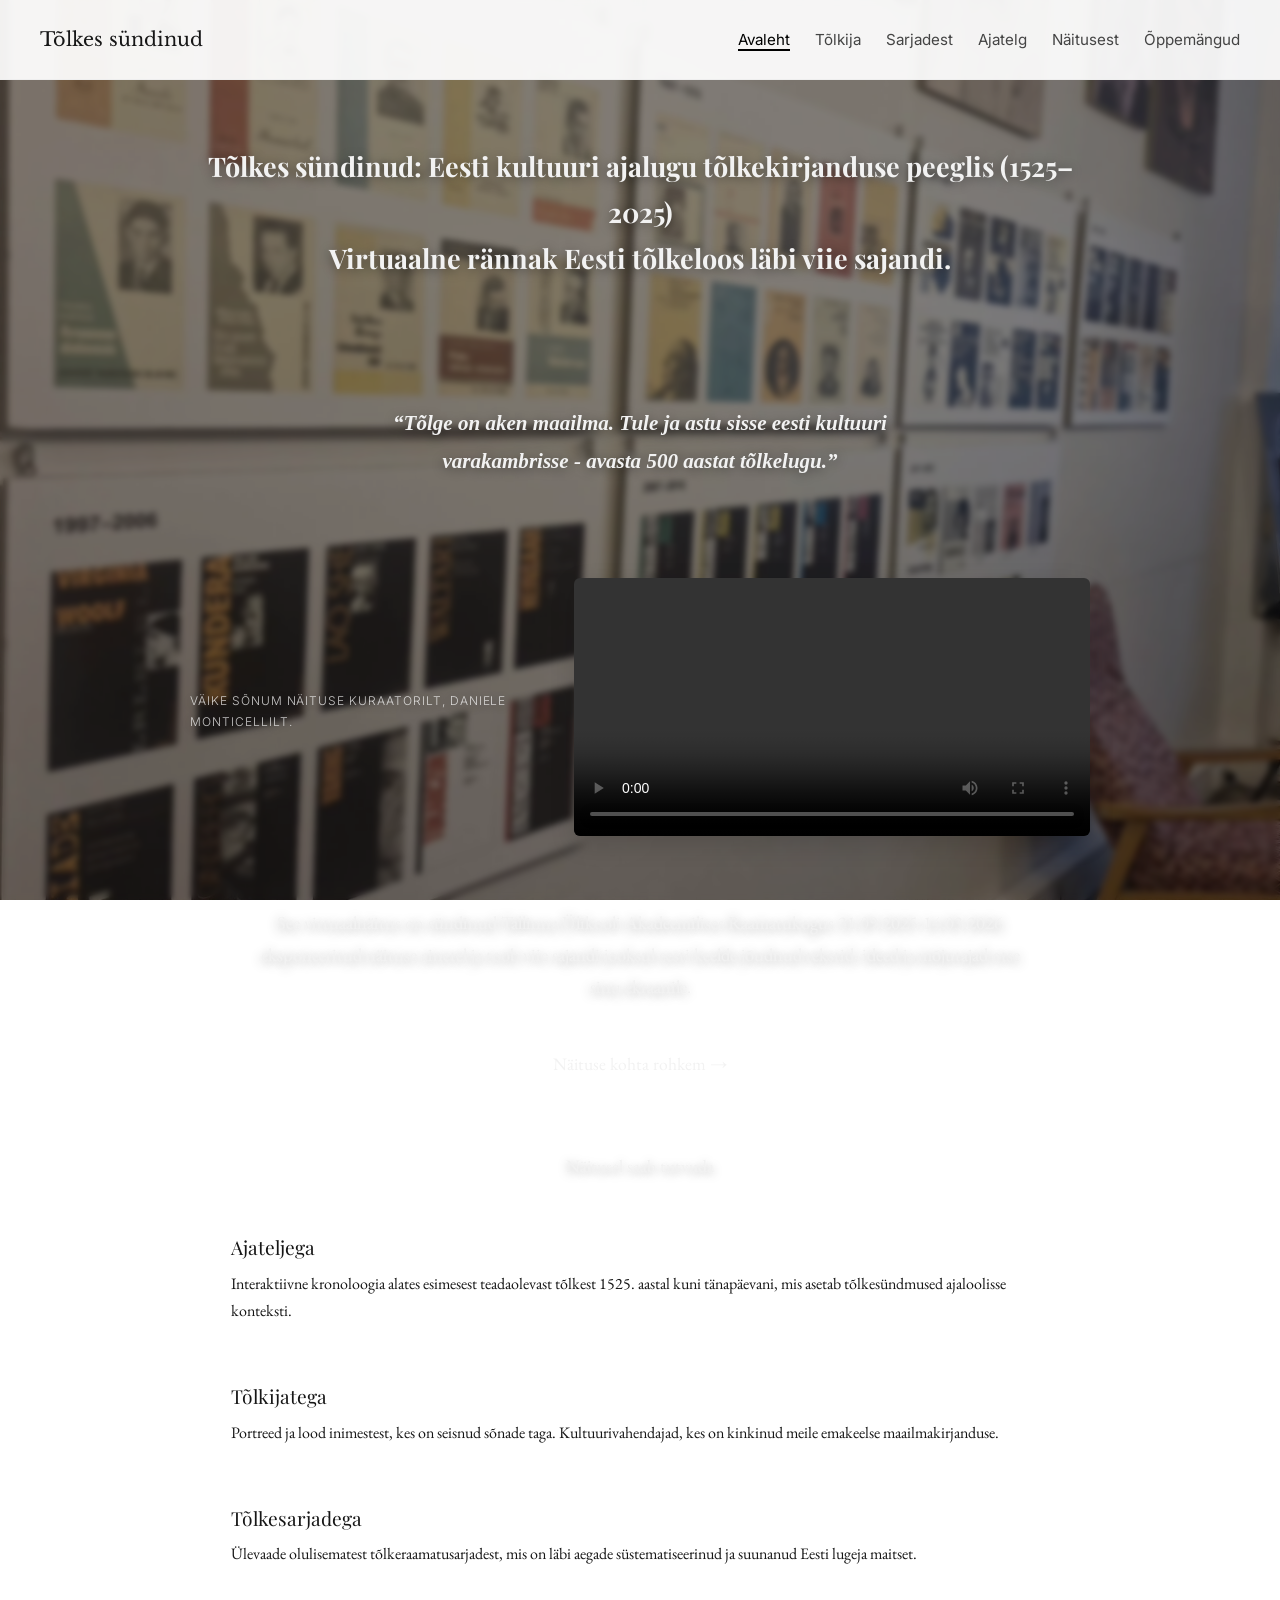
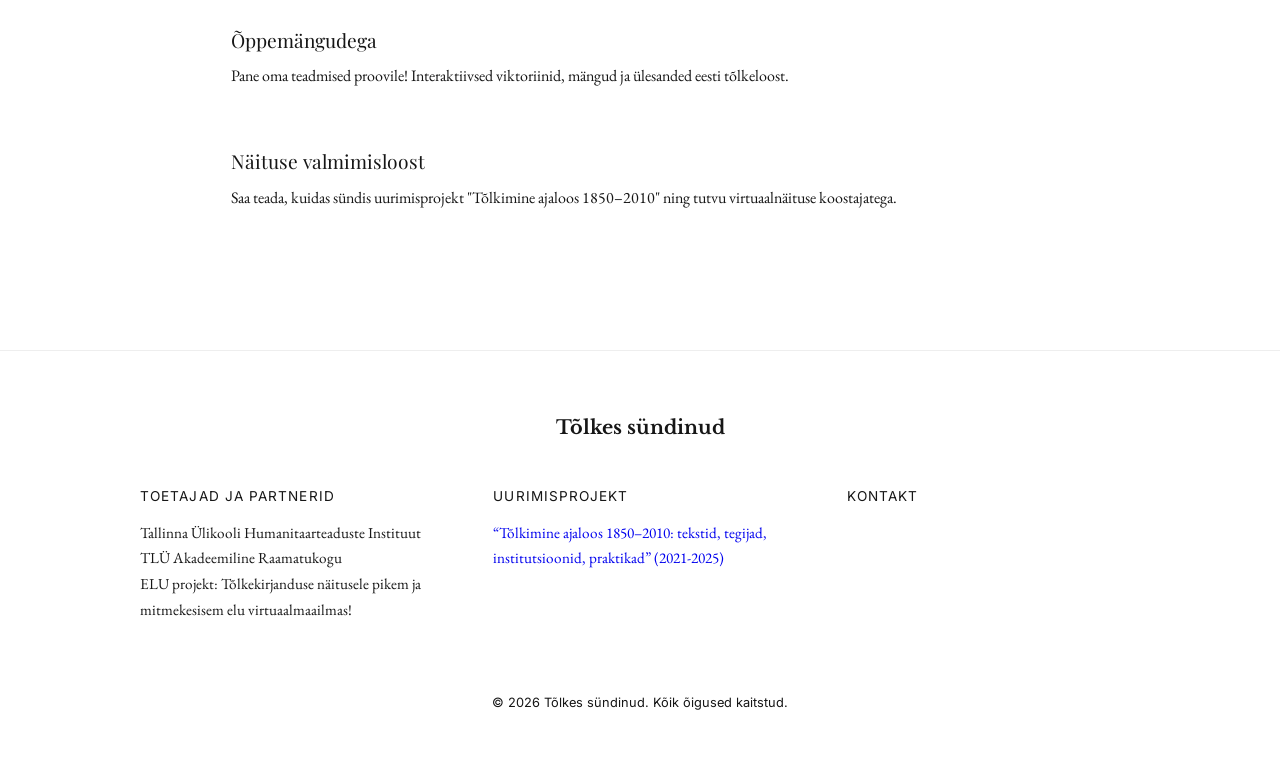
==== commit e925017e: "parandusi" ====
--- a/index.html
+++ b/index.html
@@ -37,7 +37,12 @@
 </nav>
 <section class="hero">
 
-<h1>Tõlkes sündinud: Eesti kultuuri ajalugu tõlkekirjanduse peeglis (1525-2025) Virtuaalne rännak Eesti tõlkeloos läbi viie sajandi.</h1>
+<h1>
+  Tõlkes sündinud: Eesti kultuuri ajalugu tõlkekirjanduse peeglis (1525–2025)
+  <br>
+  Virtuaalne rännak Eesti tõlkeloos läbi viie sajandi.
+</h1>
+
 <h3><i>“Tõlge on aken maailma. Tule ja astu sisse eesti kultuuri varakambrisse - avasta 500 aastat tõlkelugu.” </i></h3>
 
 <div class="hero-content">
@@ -76,7 +81,14 @@
   </p>
 
   <div class="hero-nav-grid">
-
+ 
+    <a href="ajatelg.html" class="hero-nav-item">
+      <span class="hero-nav-title">Ajateljega</span>
+      <span class="hero-nav-text">
+        Interaktiivne kronoloogia alates esimesest teadaolevast tõlkest 1525. aastal kuni tänapäevani, mis asetab tõlkesündmused ajaloolisse konteksti.
+      </span>
+    </a>
+    
     <a href="tõlkija.html" class="hero-nav-item">
       <span class="hero-nav-title">Tõlkijatega</span>
       <span class="hero-nav-text">
@@ -85,30 +97,22 @@
     </a>
 
     <a href="sarjadest.html" class="hero-nav-item">
-      <span class="hero-nav-title">Tõlkearjadega</span>
+      <span class="hero-nav-title">Tõlkesarjadega</span>
       <span class="hero-nav-text">
-        Ülevaade olulisematest tõlkeraamatusarjadest, mis on läbi aegade süstematiseeritud ja suunanud Eesti lugeja maitset.
+        Ülevaade olulisematest tõlkeraamatusarjadest, mis on läbi aegade süstematiseerinud ja suunanud Eesti lugeja maitset.
+      </span>
+    </a>
+       <a href="õppemängud.html" class="hero-nav-item">
+      <span class="hero-nav-title">Õppemängudega</span>
+      <span class="hero-nav-text">
+        Pane oma teadmised proovile! Interaktiivsed viktoriinid, mängud ja ülesanded eesti tõlkeloost.
       </span>
     </a>
 
     <a href="näitusest.html" class="hero-nav-item">
-      <span class="hero-nav-title">Näituse taustaga</span>
+      <span class="hero-nav-title">Näituse valmimisloost</span>
       <span class="hero-nav-text">
         Saa teada, kuidas sündis uurimisprojekt "Tõlkimine ajaloos 1850–2010" ning tutvu virtuaalnäituse koostajatega.
-      </span>
-    </a>
-
-    <a href="ajatelg.html" class="hero-nav-item">
-      <span class="hero-nav-title">Ajateljega</span>
-      <span class="hero-nav-text">
-        Interaktiivne kronoloogia alates esimesest teadaolevast tõlkest 1525. aastal kuni tänapäevani, mis asetab tõlkesündmused ajaloolisse konteksti.
-      </span>
-    </a>
-
-    <a href="õppemängud.html" class="hero-nav-item">
-      <span class="hero-nav-title">Õppemängudega</span>
-      <span class="hero-nav-text">
-        Pane oma teadmised proovile! Interaktiivsed viktoriinid, mängud ja ülesanded eesti tõlkeloost.
       </span>
     </a>
 
--- a/styles.css
+++ b/styles.css
@@ -276,7 +276,7 @@
 }
 
 h1 {
-  max-width: 900px;
+  max-width: 1000px;
   margin: 0 auto 20px;
 }
 
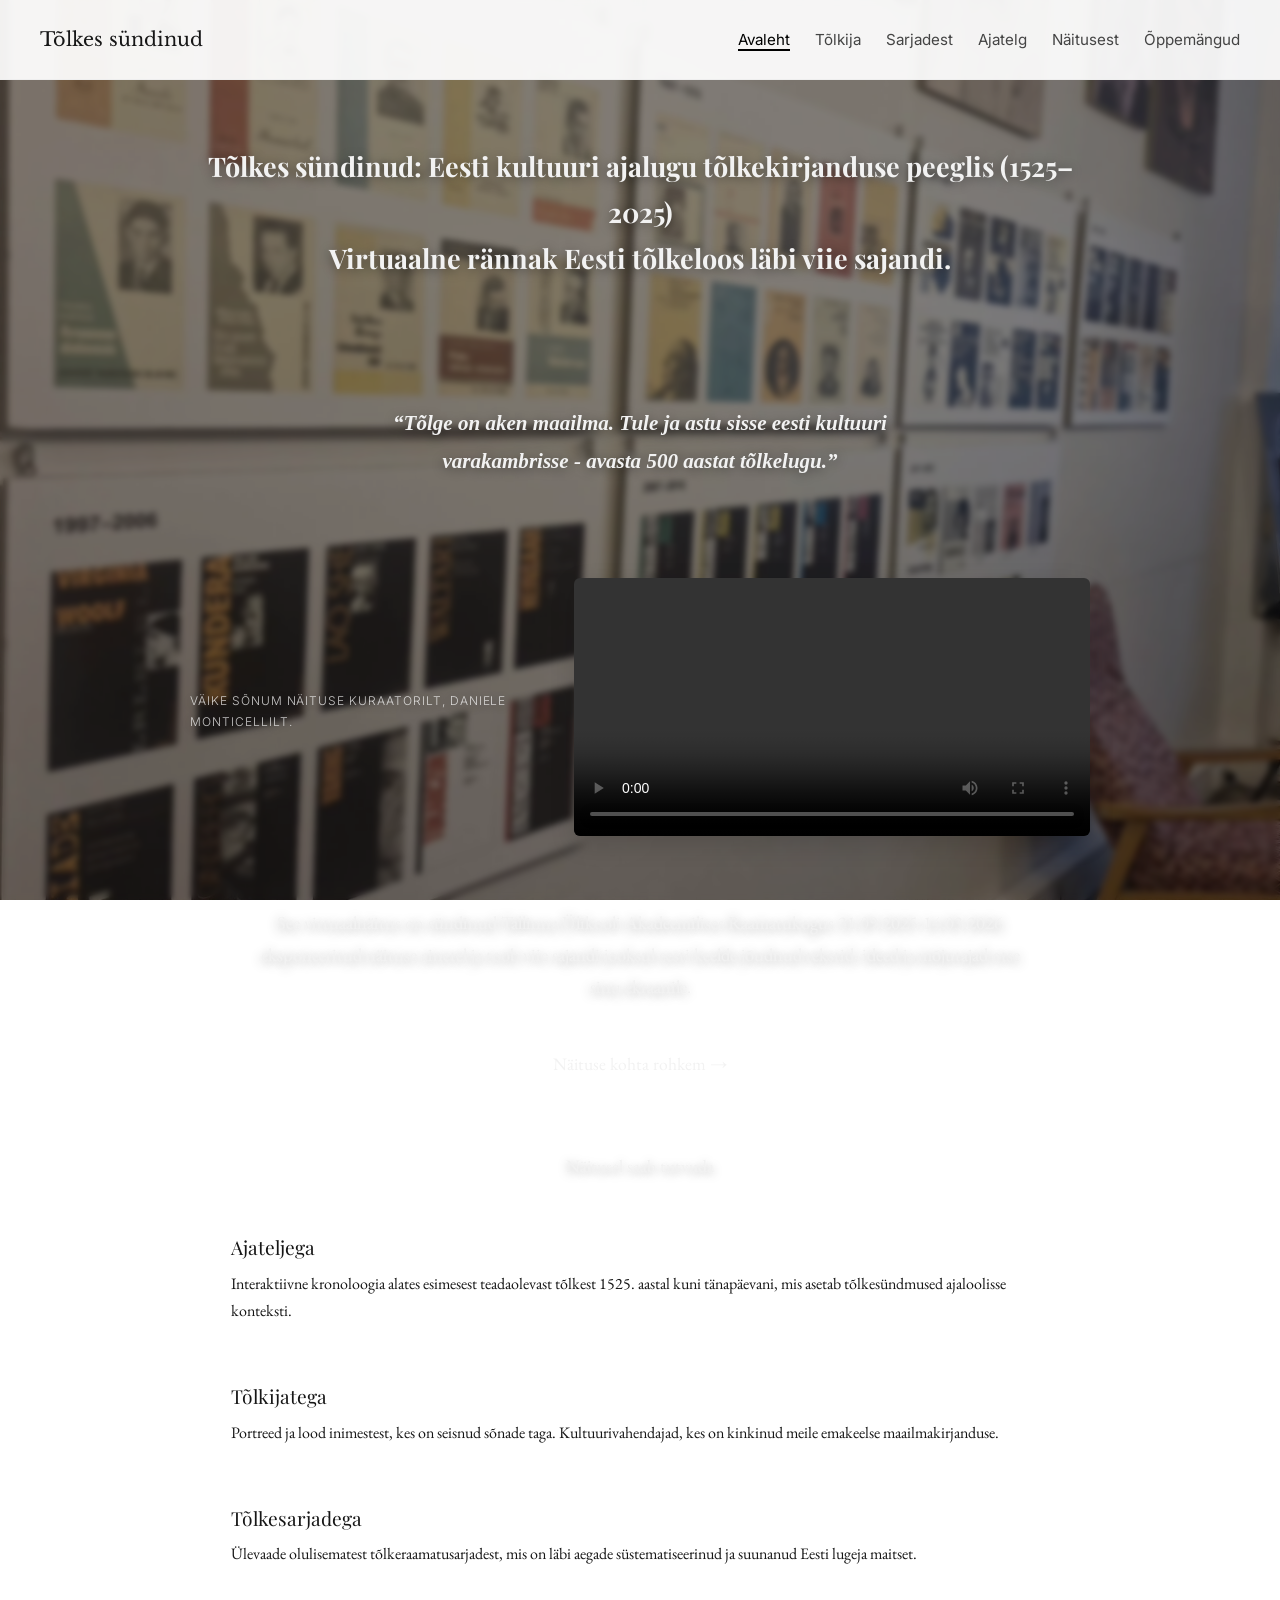
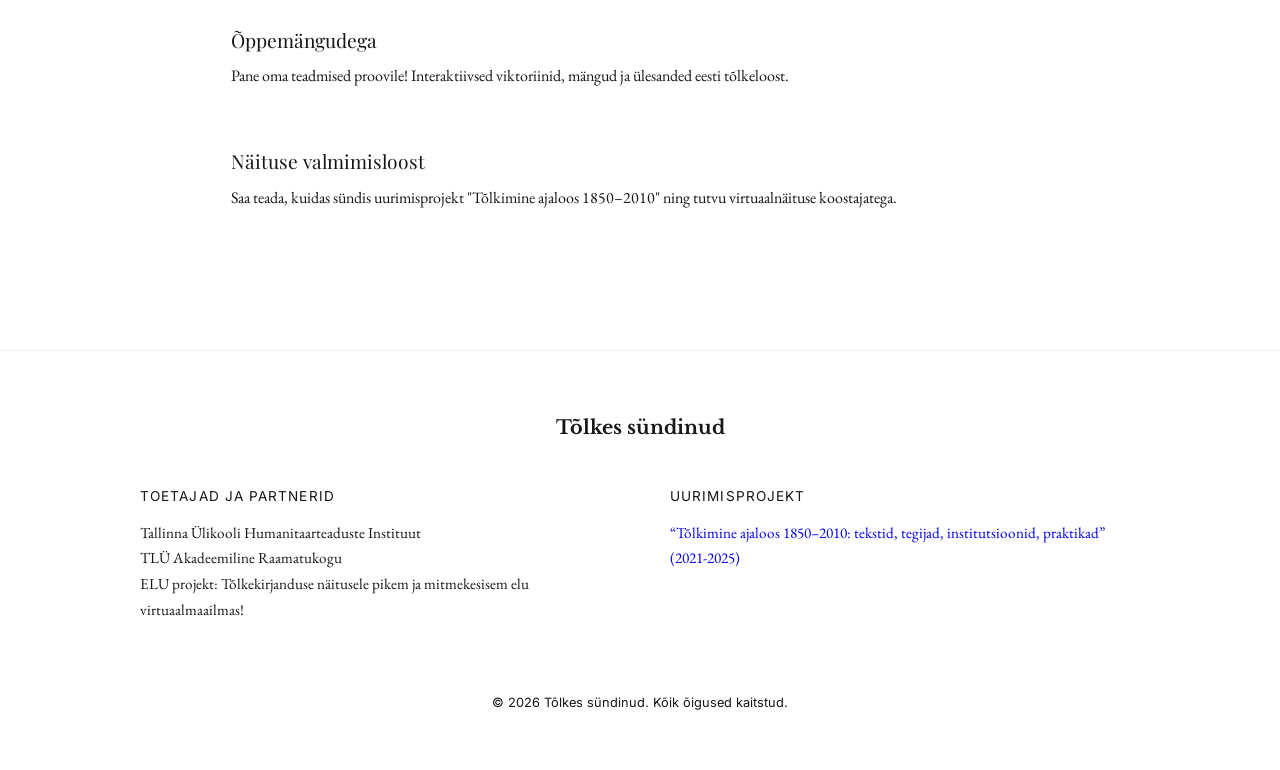
==== commit 4e596577: "videod, lingid, footer" ====
--- a/index.html
+++ b/index.html
@@ -139,15 +139,9 @@
     <div class="footer-col">
       <p class="footer-title">Uurimisprojekt</p>
       <p class="footer-text">
-       <a href="https://translationinhistory.tlu.ee/"> “Tõlkimine ajaloos 1850–2010: tekstid, tegijad, institutsioonid, praktikad” (2021-2025) </a>
+       <a href="https://translationinhistory.tlu.ee/" target="_blank"> “Tõlkimine ajaloos 1850–2010: tekstid, tegijad, institutsioonid, praktikad” (2021-2025) </a>
       </p>
     </div>
-
-    <div class="footer-col">
-      <p class="footer-title">Kontakt</p>
-      <p class="footer-text">
-      
-      </p>
     </div>
 
   </div>
--- a/styles.css
+++ b/styles.css
@@ -909,9 +909,12 @@
 .footer-grid {
   max-width: 1000px;
   margin: 0 auto;
+
   display: grid;
-  grid-template-columns: repeat(3, 1fr);
+  grid-template-columns: repeat(2, 1fr);
+
   gap: 60px;
+
   text-align: left;
   width: 100%;
 }
@@ -1477,4 +1480,134 @@
   .image-wrapper {
     order: 1;
   }
+}
+
+.timeline-video {
+  width: 100%;
+  max-width: 850px;
+
+  aspect-ratio: 9 / 16;
+  height: auto;
+
+  display: block;
+  margin: 40px auto;
+
+  object-fit: cover;
+  background: #000;
+
+  border-radius: 12px;
+
+  box-shadow:
+    0 12px 35px rgba(0,0,0,0.22);
+
+  overflow: hidden;
+
+  transition:
+    transform 0.35s ease,
+    box-shadow 0.35s ease;
+}
+
+/* hover effect */
+.timeline-video:hover {
+  transform: translateY(-3px);
+
+  box-shadow:
+    0 18px 45px rgba(0,0,0,0.28);
+}
+
+@media (max-width: 768px) {
+
+  .timeline-video {
+    margin: 25px auto;
+    border-radius: 8px;
+  }
+
+}
+
+/* =========================================================
+   RESOURCE LINKS
+   ========================================================= */
+
+.resource-section {
+  max-width: 900px;
+  margin: 80px auto 60px;
+  padding: 0 20px;
+
+  text-align: center;
+}
+
+.resource-links {
+  display: grid;
+  gap: 18px;
+
+  margin-top: 30px;
+}
+
+.resource-card {
+  display: flex;
+  justify-content: space-between;
+  align-items: center;
+
+  padding: 22px 26px;
+
+  text-decoration: none;
+
+  color: var(--text-primary);
+
+  background: rgba(255,255,255,0.72);
+
+  border: 1px solid rgba(255,255,255,0.35);
+  border-radius: 14px;
+
+  backdrop-filter: blur(10px);
+  -webkit-backdrop-filter: blur(10px);
+
+  box-shadow:
+    0 10px 30px rgba(0,0,0,0.10);
+
+  transition:
+    transform 0.25s ease,
+    background 0.25s ease,
+    box-shadow 0.25s ease;
+}
+
+.resource-card:hover {
+  transform: translateY(-3px);
+
+  background: rgba(255,255,255,0.9);
+
+  box-shadow:
+    0 18px 40px rgba(0,0,0,0.16);
+}
+
+.resource-title {
+  font-family: var(--font-heading);
+  font-size: 1.15rem;
+
+  text-align: left;
+}
+
+.resource-arrow {
+  font-size: 1.4rem;
+  opacity: 0.7;
+
+  transition:
+    transform 0.25s ease,
+    opacity 0.25s ease;
+}
+
+.resource-card:hover .resource-arrow {
+  transform: translateX(5px);
+  opacity: 1;
+}
+
+@media (max-width: 768px) {
+
+  .resource-card {
+    padding: 18px 20px;
+  }
+
+  .resource-title {
+    font-size: 1rem;
+  }
 }
